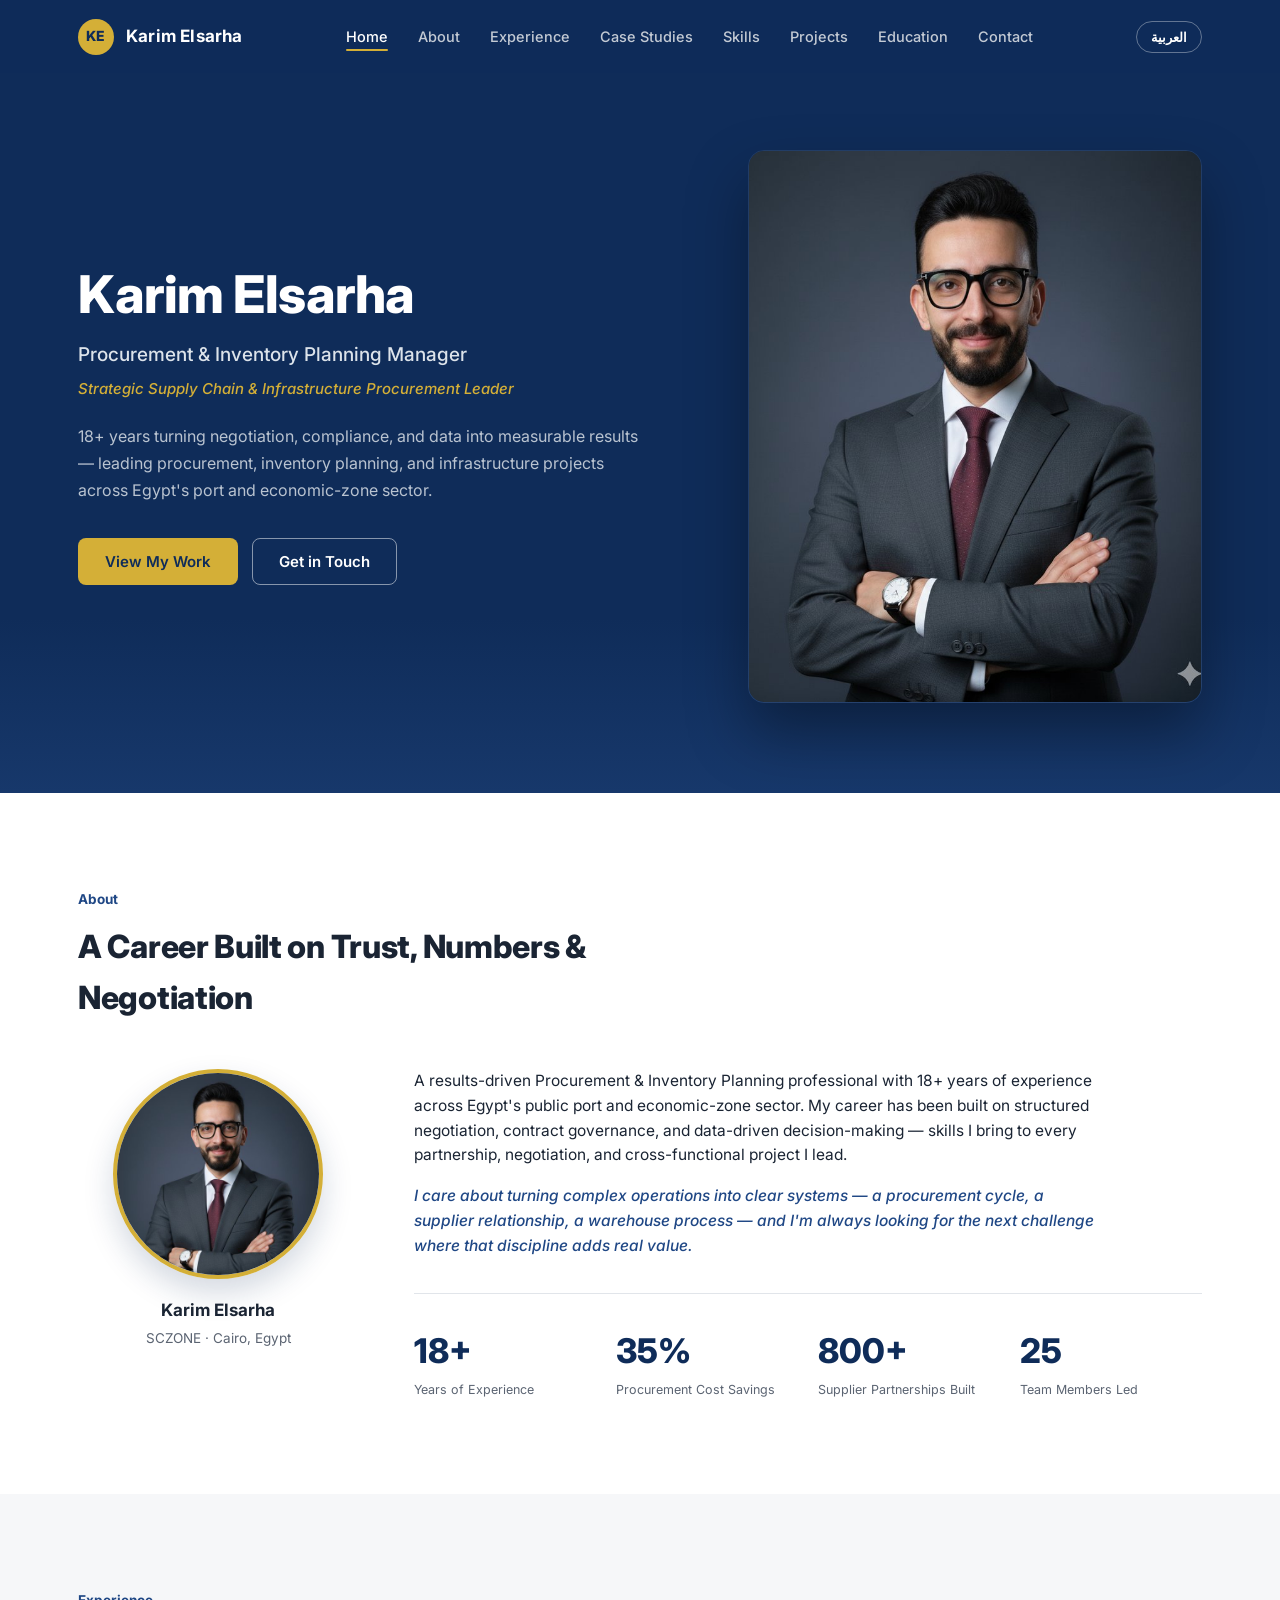
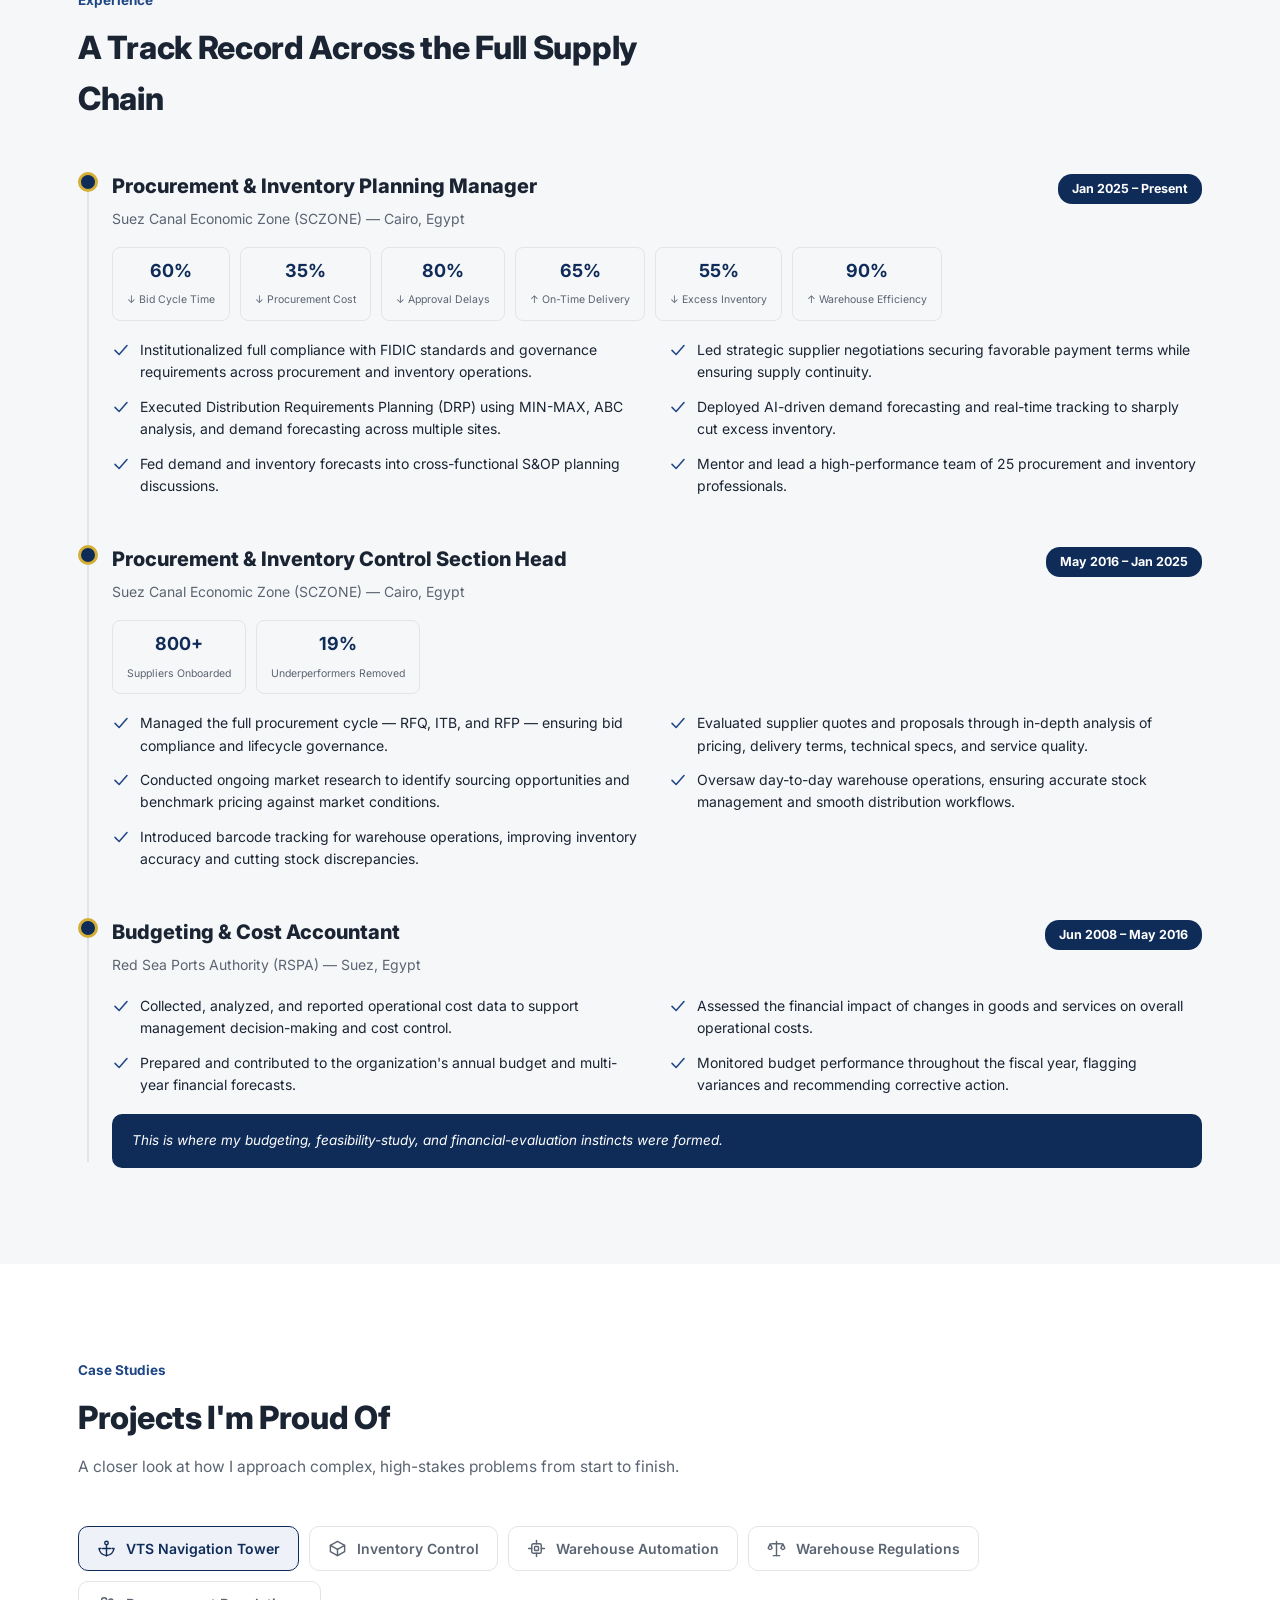
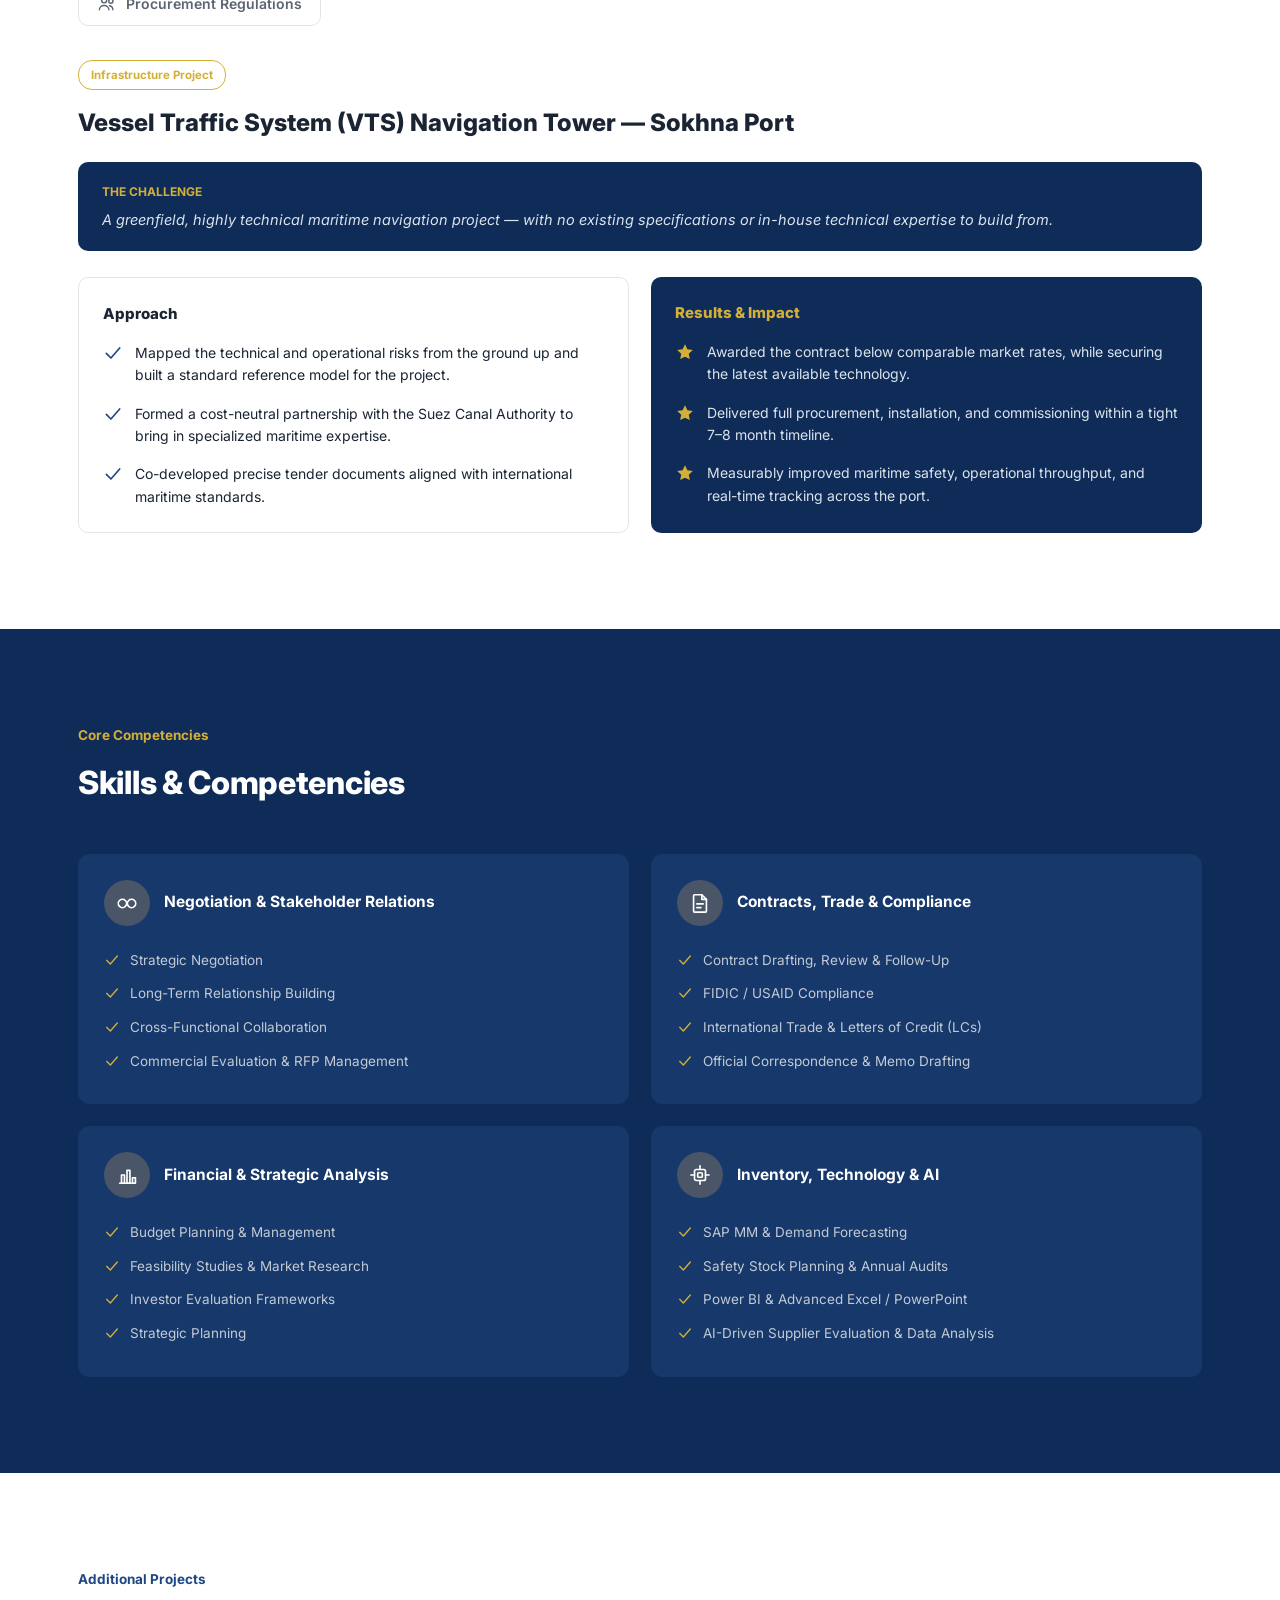
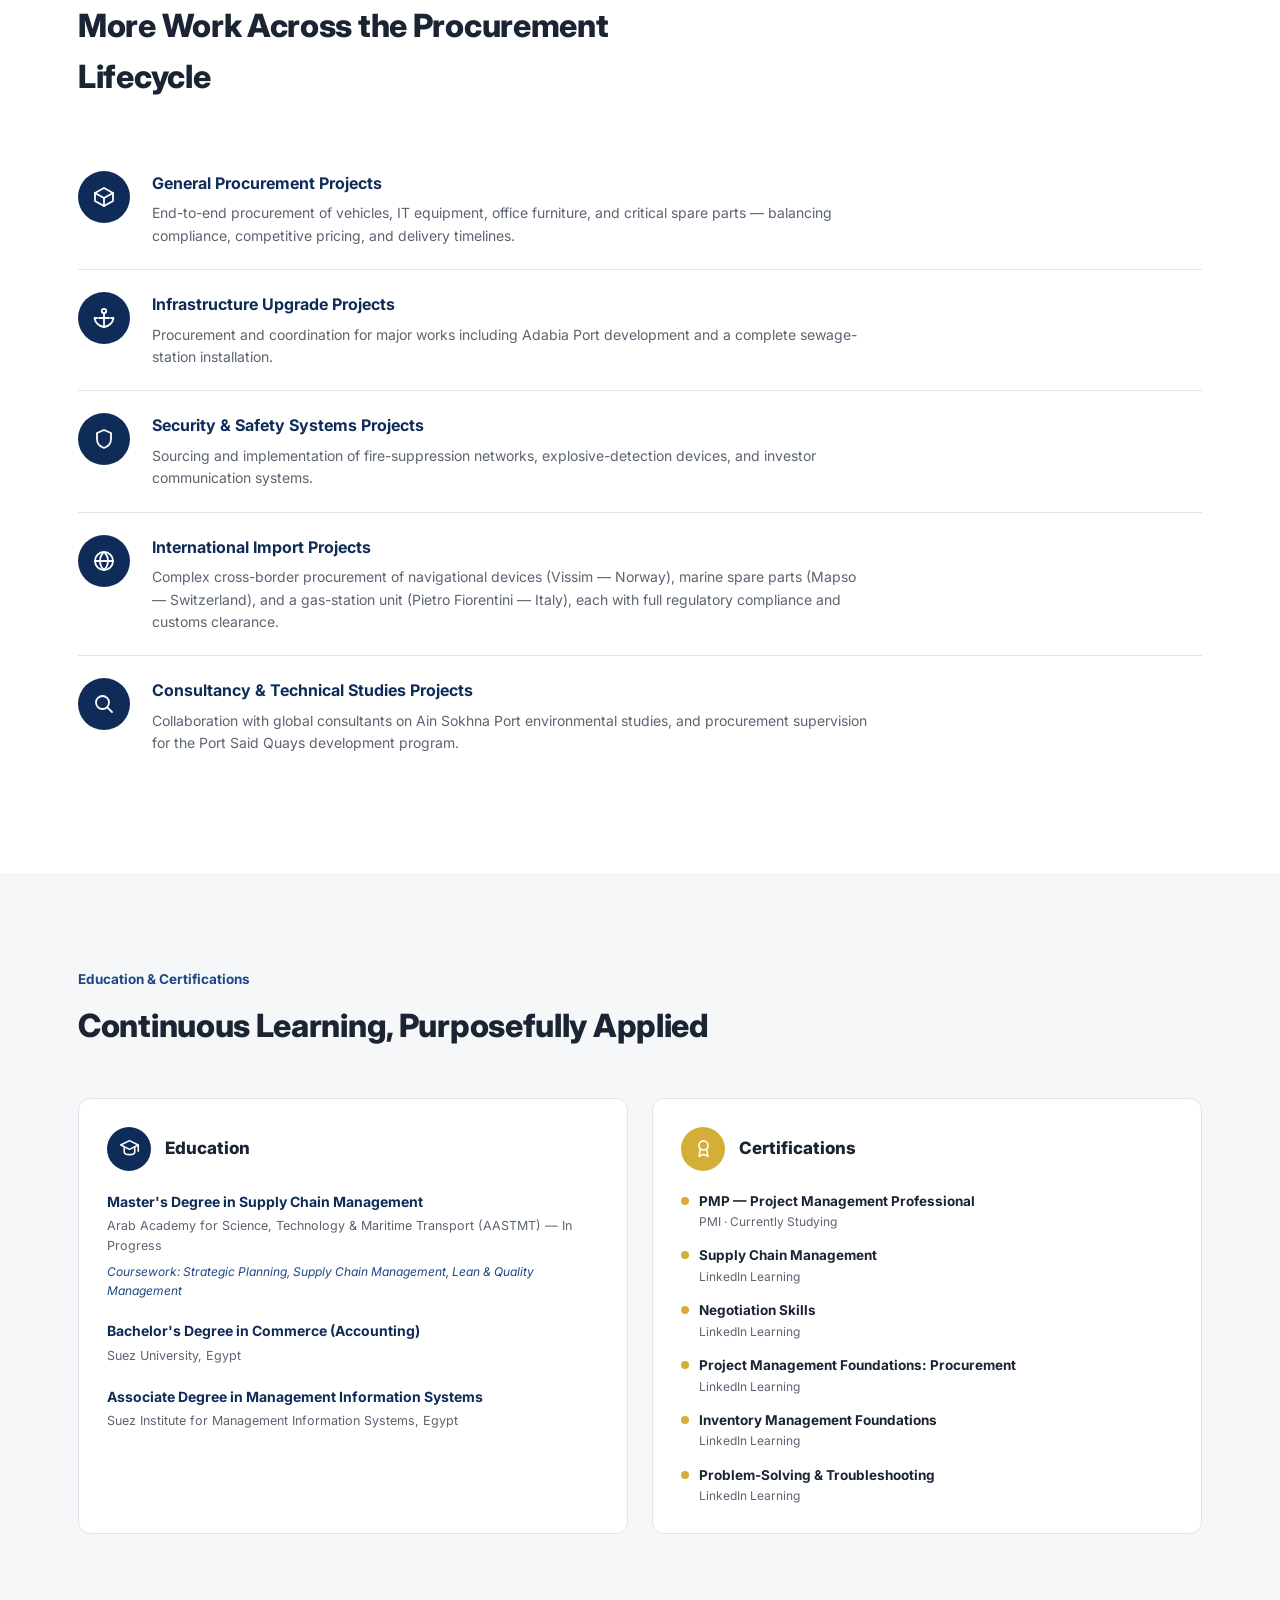
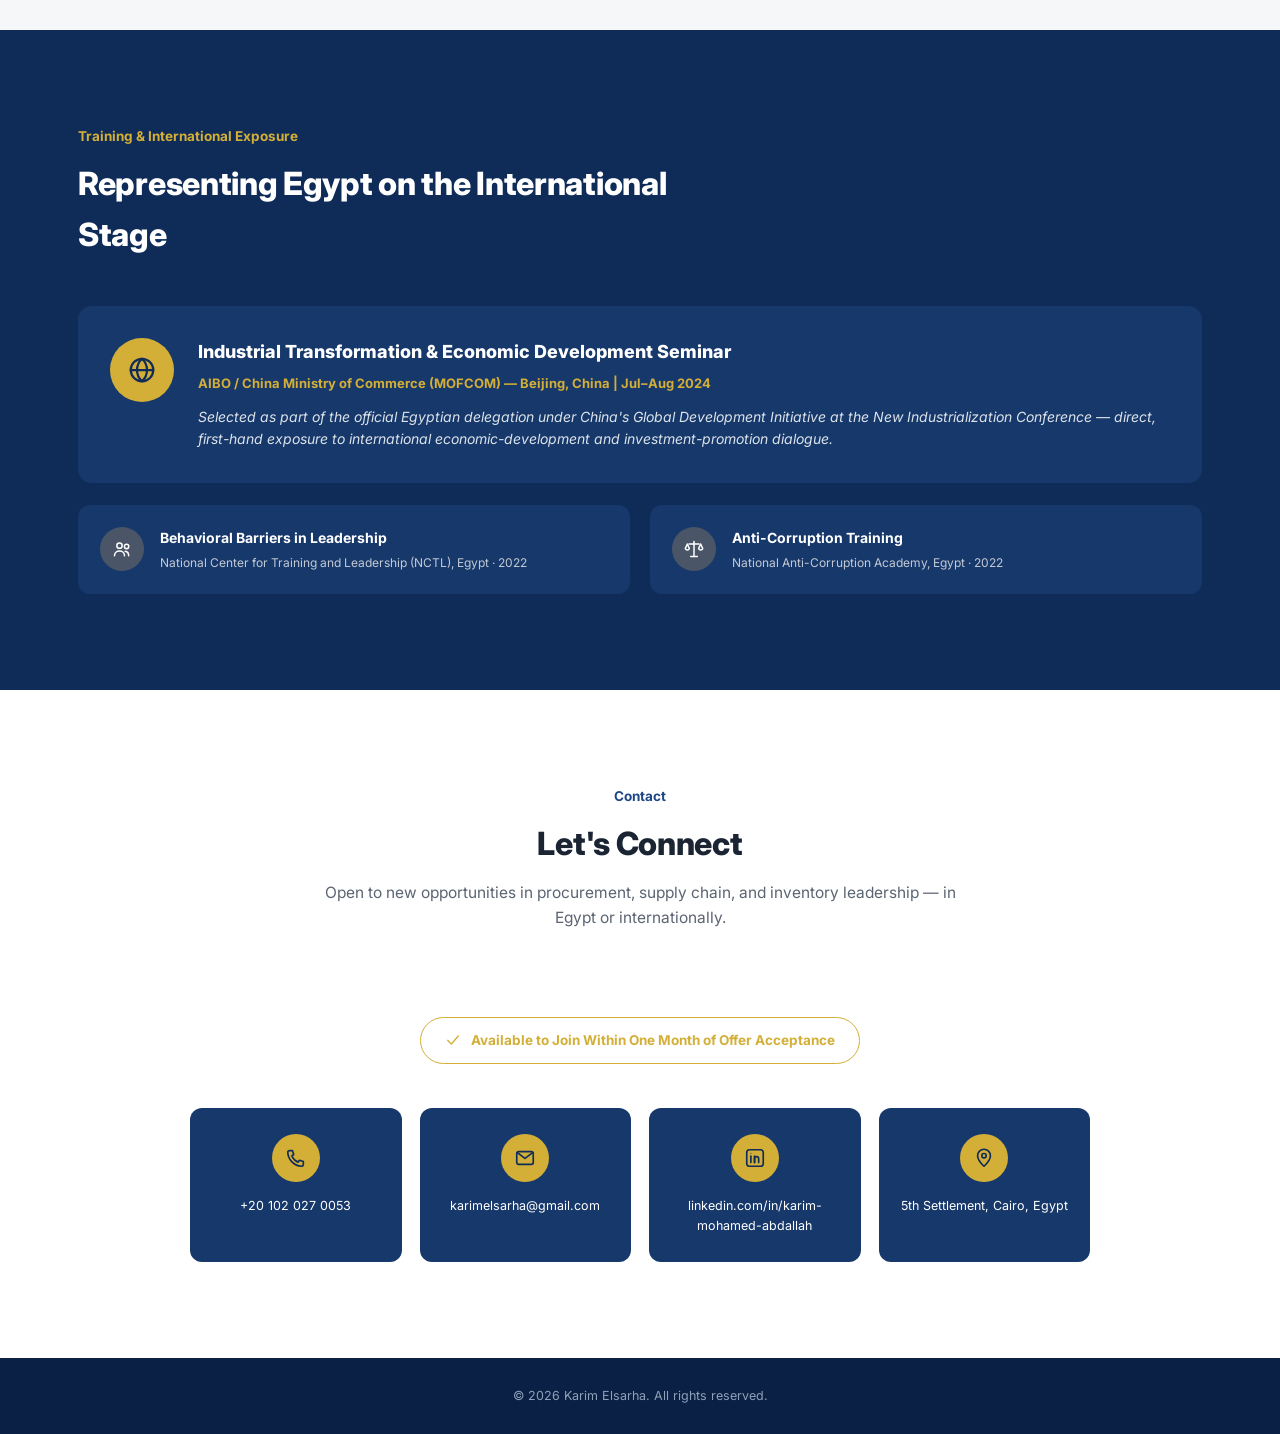
==== index.html @ ce9425d8 "Add files via upload" ====
<!DOCTYPE html>
<html lang="en" dir="ltr">
<head>
<meta charset="UTF-8">
<meta name="viewport" content="width=device-width, initial-scale=1.0">
<title>Karim Elsarha — Procurement &amp; Supply Chain Leader</title>
<link rel="preconnect" href="https://fonts.googleapis.com">
<link rel="preconnect" href="https://fonts.gstatic.com" crossorigin>
<link href="https://fonts.googleapis.com/css2?family=Inter:wght@400;500;600;700;800&family=Cairo:wght@400;500;600;700;800&display=swap" rel="stylesheet">
<link rel="stylesheet" href="style.css">
</head>
<body>

<svg style="display:none">
  <symbol id="i-menu" viewBox="0 0 24 24" fill="none" stroke="currentColor" stroke-width="1.8" stroke-linecap="round"><line x1="3" y1="6" x2="21" y2="6"/><line x1="3" y1="12" x2="21" y2="12"/><line x1="3" y1="18" x2="21" y2="18"/></symbol>
  <symbol id="i-close" viewBox="0 0 24 24" fill="none" stroke="currentColor" stroke-width="1.8" stroke-linecap="round"><line x1="5" y1="5" x2="19" y2="19"/><line x1="19" y1="5" x2="5" y2="19"/></symbol>
  <symbol id="i-up" viewBox="0 0 24 24" fill="none" stroke="currentColor" stroke-width="1.8" stroke-linecap="round" stroke-linejoin="round"><line x1="12" y1="19" x2="12" y2="5"/><polyline points="6 11 12 5 18 11"/></symbol>
  <symbol id="i-briefcase" viewBox="0 0 24 24" fill="none" stroke="currentColor" stroke-width="1.8" stroke-linecap="round" stroke-linejoin="round"><rect x="3" y="7" width="18" height="13" rx="2"/><path d="M8 7V5a2 2 0 0 1 2-2h4a2 2 0 0 1 2 2v2"/><line x1="3" y1="12" x2="21" y2="12"/></symbol>
  <symbol id="i-users" viewBox="0 0 24 24" fill="none" stroke="currentColor" stroke-width="1.8" stroke-linecap="round" stroke-linejoin="round"><circle cx="9" cy="8" r="3.2"/><path d="M3 20c0-3.3 2.7-5.5 6-5.5s6 2.2 6 5.5"/><circle cx="17.5" cy="9" r="2.6"/><path d="M15.8 14.8c2.5.4 4.2 2.3 4.2 5.2"/></symbol>
  <symbol id="i-file" viewBox="0 0 24 24" fill="none" stroke="currentColor" stroke-width="1.8" stroke-linecap="round" stroke-linejoin="round"><path d="M6 3h8l5 5v13a1 1 0 0 1-1 1H6a1 1 0 0 1-1-1V4a1 1 0 0 1 1-1Z"/><path d="M14 3v5h5"/><line x1="8.5" y1="13" x2="15.5" y2="13"/><line x1="8.5" y1="17" x2="13" y2="17"/></symbol>
  <symbol id="i-search" viewBox="0 0 24 24" fill="none" stroke="currentColor" stroke-width="1.8" stroke-linecap="round" stroke-linejoin="round"><circle cx="10.5" cy="10.5" r="6.5"/><line x1="20" y1="20" x2="15.3" y2="15.3"/></symbol>
  <symbol id="i-cpu" viewBox="0 0 24 24" fill="none" stroke="currentColor" stroke-width="1.8" stroke-linecap="round" stroke-linejoin="round"><rect x="6" y="6" width="12" height="12" rx="2"/><rect x="9.5" y="9.5" width="5" height="5" rx="1"/><line x1="12" y1="2" x2="12" y2="6"/><line x1="12" y1="18" x2="12" y2="22"/><line x1="2" y1="12" x2="6" y2="12"/><line x1="18" y1="12" x2="22" y2="12"/></symbol>
  <symbol id="i-anchor" viewBox="0 0 24 24" fill="none" stroke="currentColor" stroke-width="1.8" stroke-linecap="round" stroke-linejoin="round"><circle cx="12" cy="5" r="2.2"/><line x1="12" y1="7.2" x2="12" y2="21"/><path d="M5 12H2.5C3.2 16.7 7.1 20.3 12 21"/><path d="M19 12h2.5C20.8 16.7 16.9 20.3 12 21"/><line x1="7" y1="12" x2="17" y2="12"/></symbol>
  <symbol id="i-box" viewBox="0 0 24 24" fill="none" stroke="currentColor" stroke-width="1.8" stroke-linecap="round" stroke-linejoin="round"><path d="M21 8 12 3 3 8v8l9 5 9-5Z"/><path d="M3 8l9 5 9-5"/><line x1="12" y1="13" x2="12" y2="21"/></symbol>
  <symbol id="i-scale" viewBox="0 0 24 24" fill="none" stroke="currentColor" stroke-width="1.8" stroke-linecap="round" stroke-linejoin="round"><line x1="12" y1="3" x2="12" y2="21"/><line x1="6" y1="6" x2="18" y2="6"/><path d="M4 6l-2.5 5.5a2.7 2.7 0 0 0 5 0Z"/><path d="M20 6l-2.5 5.5a2.7 2.7 0 0 0 5 0Z"/><line x1="8" y1="21" x2="16" y2="21"/></symbol>
  <symbol id="i-globe" viewBox="0 0 24 24" fill="none" stroke="currentColor" stroke-width="1.8" stroke-linecap="round" stroke-linejoin="round"><circle cx="12" cy="12" r="9"/><line x1="3" y1="12" x2="21" y2="12"/><path d="M12 3c2.6 2.4 4 5.6 4 9s-1.4 6.6-4 9c-2.6-2.4-4-5.6-4-9s1.4-6.6 4-9Z"/></symbol>
  <symbol id="i-shield" viewBox="0 0 24 24" fill="none" stroke="currentColor" stroke-width="1.8" stroke-linecap="round" stroke-linejoin="round"><path d="M12 3l7 3v6c0 4.4-3 7.7-7 9-4-1.3-7-4.6-7-9V6Z"/></symbol>
  <symbol id="i-award" viewBox="0 0 24 24" fill="none" stroke="currentColor" stroke-width="1.8" stroke-linecap="round" stroke-linejoin="round"><circle cx="12" cy="8.5" r="5.2"/><path d="M8.3 13 7 21l5-2.5L17 21l-1.3-8"/></symbol>
  <symbol id="i-book" viewBox="0 0 24 24" fill="none" stroke="currentColor" stroke-width="1.8" stroke-linecap="round" stroke-linejoin="round"><path d="M12 3 2 8l10 5 10-5-10-5Z"/><path d="M6 10.3V16c0 1.7 2.7 3 6 3s6-1.3 6-3v-5.7"/><line x1="22" y1="8" x2="22" y2="15"/></symbol>
  <symbol id="i-mail" viewBox="0 0 24 24" fill="none" stroke="currentColor" stroke-width="1.8" stroke-linecap="round" stroke-linejoin="round"><rect x="3" y="5" width="18" height="14" rx="2"/><path d="m4 6.5 8 6 8-6"/></symbol>
  <symbol id="i-phone" viewBox="0 0 24 24" fill="none" stroke="currentColor" stroke-width="1.8" stroke-linecap="round" stroke-linejoin="round"><path d="M5 4h3.2l1.3 4.2-2 1.6a12.5 12.5 0 0 0 6.7 6.7l1.6-2 4.2 1.3V19a2 2 0 0 1-2.2 2A16 16 0 0 1 3 5.2 2 2 0 0 1 5 4Z"/></symbol>
  <symbol id="i-pin" viewBox="0 0 24 24" fill="none" stroke="currentColor" stroke-width="1.8" stroke-linecap="round" stroke-linejoin="round"><path d="M12 21s7-6.6 7-11.5A7 7 0 0 0 5 9.5C5 14.4 12 21 12 21Z"/><circle cx="12" cy="9.5" r="2.4"/></symbol>
  <symbol id="i-linkedin" viewBox="0 0 24 24" fill="none" stroke="currentColor" stroke-width="1.8" stroke-linecap="round" stroke-linejoin="round"><rect x="3" y="3" width="18" height="18" rx="3"/><line x1="7.5" y1="10" x2="7.5" y2="17"/><circle cx="7.5" cy="6.8" r="0.6" fill="currentColor" stroke="none"/><path d="M11.5 17v-4.2c0-1.4 1-2.3 2.3-2.3s2.2.9 2.2 2.3V17"/><line x1="11.5" y1="10" x2="11.5" y2="17"/></symbol>
  <symbol id="i-check" viewBox="0 0 24 24" fill="none" stroke="currentColor" stroke-width="2" stroke-linecap="round" stroke-linejoin="round"><polyline points="4 12.5 9.5 18 20 6"/></symbol>
  <symbol id="i-star" viewBox="0 0 24 24" fill="currentColor" stroke="none"><path d="M12 2.8l2.9 6 6.5.7-4.9 4.5 1.3 6.5L12 17.6 6.2 20.5l1.3-6.5-4.9-4.5 6.5-.7Z"/></symbol>
  <symbol id="i-chart" viewBox="0 0 24 24" fill="none" stroke="currentColor" stroke-width="1.8" stroke-linecap="round" stroke-linejoin="round"><line x1="4" y1="21" x2="20" y2="21"/><rect x="6" y="12" width="3.2" height="9"/><rect x="12" y="7" width="3.2" height="14"/><rect x="18" y="15" width="3.2" height="6"/></symbol>
  <symbol id="i-handshake" viewBox="0 0 24 24" fill="none" stroke="currentColor" stroke-width="1.8" stroke-linecap="round" stroke-linejoin="round"><rect x="2.5" y="8" width="9" height="9" rx="4.5" transform="rotate(-45 7 12.5)"/><rect x="12.5" y="8" width="9" height="9" rx="4.5" transform="rotate(-45 17 12.5)"/></symbol>
</svg>

<header id="siteHeader">
  <div class="wrap navbar">
    <div class="brand"><span class="mark">KE</span><span data-i18n="brand">Karim Elsarha</span></div>
    <nav class="links" id="navLinks">
      <button class="navlink" data-target="home" data-i18n="nav.home">Home</button>
      <button class="navlink" data-target="about" data-i18n="nav.about">About</button>
      <button class="navlink" data-target="experience" data-i18n="nav.experience">Experience</button>
      <button class="navlink" data-target="cases" data-i18n="nav.cases">Case Studies</button>
      <button class="navlink" data-target="skills" data-i18n="nav.skills">Skills</button>
      <button class="navlink" data-target="projects" data-i18n="nav.projects">Projects</button>
      <button class="navlink" data-target="education" data-i18n="nav.education">Education</button>
      <button class="navlink" data-target="contact" data-i18n="nav.contact">Contact</button>
    </nav>
    <div class="navctas">
      <button class="lang-btn desktop" id="langBtn">العربية</button>
      <button class="burger" id="burgerBtn" aria-label="Menu"><svg width="24" height="24"><use href="#i-menu"/></svg></button>
    </div>
  </div>
  <div class="mobile-panel" id="mobilePanel">
    <button class="navlink" data-target="home" data-i18n="nav.home">Home</button>
    <button class="navlink" data-target="about" data-i18n="nav.about">About</button>
    <button class="navlink" data-target="experience" data-i18n="nav.experience">Experience</button>
    <button class="navlink" data-target="cases" data-i18n="nav.cases">Case Studies</button>
    <button class="navlink" data-target="skills" data-i18n="nav.skills">Skills</button>
    <button class="navlink" data-target="projects" data-i18n="nav.projects">Projects</button>
    <button class="navlink" data-target="education" data-i18n="nav.education">Education</button>
    <button class="navlink" data-target="contact" data-i18n="nav.contact">Contact</button>
    <button class="lang-btn" id="langBtnMobile" style="margin-top:14px; align-self:flex-start;">العربية</button>
  </div>
</header>

<section id="home" class="hero">
  <div class="wrap">
    <div class="hero-text">
      <h1 data-i18n="hero.name">Karim Elsarha</h1>
      <div class="role" data-i18n="hero.role">Procurement &amp; Inventory Planning Manager</div>
      <div class="subrole" data-i18n="hero.subrole">Strategic Supply Chain &amp; Infrastructure Procurement Leader</div>
      <p class="tagline" data-i18n="hero.tagline">18+ years turning negotiation, compliance, and data into measurable results — leading procurement, inventory planning, and infrastructure projects across Egypt's port and economic-zone sector.</p>
      <div class="ctas">
        <button class="btn btn-gold navlink" data-target="cases" data-i18n="hero.cta1">View My Work</button>
        <button class="btn btn-ghost navlink" data-target="contact" data-i18n="hero.cta2">Get in Touch</button>
      </div>
    </div>
    <div class="hero-photo">
      <div class="frame"><img src="[data-uri]" alt="Karim Elsarha"></div>
    </div>
  </div>
</section>

<section id="about" class="light">
  <div class="wrap">
    <div class="section-head">
      <div class="section-tag on-light" data-i18n="about.tag">About</div>
      <h2 data-i18n="about.title">A Career Built on Trust, Numbers &amp; Negotiation</h2>
    </div>
    <div class="about-grid">
      <div class="about-card">
        <div class="avatar"><img src="[data-uri]" alt="Karim Elsarha"></div>
        <h3 data-i18n="hero.name">Karim Elsarha</h3>
        <div class="sub" data-i18n="about.orgline">SCZONE · Cairo, Egypt</div>
      </div>
      <div class="about-text">
        <p data-i18n="about.p1">A results-driven Procurement &amp; Inventory Planning professional with 18+ years of experience across Egypt's public port and economic-zone sector. My career has been built on structured negotiation, contract governance, and data-driven decision-making — skills I bring to every partnership, negotiation, and cross-functional project I lead.</p>
        <p class="emph" data-i18n="about.p2">I care about turning complex operations into clear systems — a procurement cycle, a supplier relationship, a warehouse process — and I'm always looking for the next challenge where that discipline adds real value.</p>
        <div class="stats-row">
          <div class="stat"><div class="num">18+</div><div class="lbl" data-i18n="about.s1">Years of Experience</div></div>
          <div class="stat"><div class="num">35%</div><div class="lbl" data-i18n="about.s2">Procurement Cost Savings</div></div>
          <div class="stat"><div class="num">800+</div><div class="lbl" data-i18n="about.s3">Supplier Partnerships Built</div></div>
          <div class="stat"><div class="num">25</div><div class="lbl" data-i18n="about.s4">Team Members Led</div></div>
        </div>
      </div>
    </div>
  </div>
</section>

<section id="experience" class="tint">
  <div class="wrap">
    <div class="section-head">
      <div class="section-tag on-light" data-i18n="exp.tag">Experience</div>
      <h2 data-i18n="exp.title">A Track Record Across the Full Supply Chain</h2>
    </div>
    <div class="timeline">

      <div class="tl-item">
        <div class="tl-dot"></div>
        <div class="tl-head">
          <h3 data-i18n="exp.r1.title">Procurement &amp; Inventory Planning Manager</h3>
          <div class="tl-dates" data-i18n="exp.r1.dates">Jan 2025 – Present</div>
        </div>
        <div class="tl-org" data-i18n="exp.r1.org">Suez Canal Economic Zone (SCZONE) — Cairo, Egypt</div>
        <div class="tl-stats">
          <div class="chip"><b>60%</b><span data-i18n="exp.r1.s1">↓ Bid Cycle Time</span></div>
          <div class="chip"><b>35%</b><span data-i18n="exp.r1.s2">↓ Procurement Cost</span></div>
          <div class="chip"><b>80%</b><span data-i18n="exp.r1.s3">↓ Approval Delays</span></div>
          <div class="chip"><b>65%</b><span data-i18n="exp.r1.s4">↑ On-Time Delivery</span></div>
          <div class="chip"><b>55%</b><span data-i18n="exp.r1.s5">↓ Excess Inventory</span></div>
          <div class="chip"><b>90%</b><span data-i18n="exp.r1.s6">↑ Warehouse Efficiency</span></div>
        </div>
        <ul class="tl-bullets">
          <li><svg><use href="#i-check"/></svg><span data-i18n="exp.r1.b1">Institutionalized full compliance with FIDIC standards and governance requirements across procurement and inventory operations.</span></li>
          <li><svg><use href="#i-check"/></svg><span data-i18n="exp.r1.b2">Led strategic supplier negotiations securing favorable payment terms while ensuring supply continuity.</span></li>
          <li><svg><use href="#i-check"/></svg><span data-i18n="exp.r1.b3">Executed Distribution Requirements Planning (DRP) using MIN-MAX, ABC analysis, and demand forecasting across multiple sites.</span></li>
          <li><svg><use href="#i-check"/></svg><span data-i18n="exp.r1.b4">Deployed AI-driven demand forecasting and real-time tracking to sharply cut excess inventory.</span></li>
          <li><svg><use href="#i-check"/></svg><span data-i18n="exp.r1.b5">Fed demand and inventory forecasts into cross-functional S&amp;OP planning discussions.</span></li>
          <li><svg><use href="#i-check"/></svg><span data-i18n="exp.r1.b6">Mentor and lead a high-performance team of 25 procurement and inventory professionals.</span></li>
        </ul>
      </div>

      <div class="tl-item">
        <div class="tl-dot"></div>
        <div class="tl-head">
          <h3 data-i18n="exp.r2.title">Procurement &amp; Inventory Control Section Head</h3>
          <div class="tl-dates" data-i18n="exp.r2.dates">May 2016 – Jan 2025</div>
        </div>
        <div class="tl-org" data-i18n="exp.r2.org">Suez Canal Economic Zone (SCZONE) — Cairo, Egypt</div>
        <div class="tl-stats">
          <div class="chip"><b>800+</b><span data-i18n="exp.r2.s1">Suppliers Onboarded</span></div>
          <div class="chip"><b>19%</b><span data-i18n="exp.r2.s2">Underperformers Removed</span></div>
        </div>
        <ul class="tl-bullets">
          <li><svg><use href="#i-check"/></svg><span data-i18n="exp.r2.b1">Managed the full procurement cycle — RFQ, ITB, and RFP — ensuring bid compliance and lifecycle governance.</span></li>
          <li><svg><use href="#i-check"/></svg><span data-i18n="exp.r2.b2">Evaluated supplier quotes and proposals through in-depth analysis of pricing, delivery terms, technical specs, and service quality.</span></li>
          <li><svg><use href="#i-check"/></svg><span data-i18n="exp.r2.b3">Conducted ongoing market research to identify sourcing opportunities and benchmark pricing against market conditions.</span></li>
          <li><svg><use href="#i-check"/></svg><span data-i18n="exp.r2.b4">Oversaw day-to-day warehouse operations, ensuring accurate stock management and smooth distribution workflows.</span></li>
          <li><svg><use href="#i-check"/></svg><span data-i18n="exp.r2.b5">Introduced barcode tracking for warehouse operations, improving inventory accuracy and cutting stock discrepancies.</span></li>
        </ul>
      </div>

      <div class="tl-item">
        <div class="tl-dot"></div>
        <div class="tl-head">
          <h3 data-i18n="exp.r3.title">Budgeting &amp; Cost Accountant</h3>
          <div class="tl-dates" data-i18n="exp.r3.dates">Jun 2008 – May 2016</div>
        </div>
        <div class="tl-org" data-i18n="exp.r3.org">Red Sea Ports Authority (RSPA) — Suez, Egypt</div>
        <ul class="tl-bullets">
          <li><svg><use href="#i-check"/></svg><span data-i18n="exp.r3.b1">Collected, analyzed, and reported operational cost data to support management decision-making and cost control.</span></li>
          <li><svg><use href="#i-check"/></svg><span data-i18n="exp.r3.b2">Assessed the financial impact of changes in goods and services on overall operational costs.</span></li>
          <li><svg><use href="#i-check"/></svg><span data-i18n="exp.r3.b3">Prepared and contributed to the organization's annual budget and multi-year financial forecasts.</span></li>
          <li><svg><use href="#i-check"/></svg><span data-i18n="exp.r3.b4">Monitored budget performance throughout the fiscal year, flagging variances and recommending corrective action.</span></li>
        </ul>
        <div class="tl-note" data-i18n="exp.r3.note">This is where my budgeting, feasibility-study, and financial-evaluation instincts were formed.</div>
      </div>

    </div>
  </div>
</section>

<section id="cases" class="light">
  <div class="wrap">
    <div class="section-head">
      <div class="section-tag on-light" data-i18n="cs.tag">Case Studies</div>
      <h2 data-i18n="cs.title">Projects I'm Proud Of</h2>
      <p data-i18n="cs.desc">A closer look at how I approach complex, high-stakes problems from start to finish.</p>
    </div>

    <div class="cs-tabs" id="csTabs">
      <button class="cs-tab active" data-case="c1"><svg><use href="#i-anchor"/></svg><span data-i18n="cs.c1.tab">VTS Navigation Tower</span></button>
      <button class="cs-tab" data-case="c2"><svg><use href="#i-box"/></svg><span data-i18n="cs.c2.tab">Inventory Control</span></button>
      <button class="cs-tab" data-case="c3"><svg><use href="#i-cpu"/></svg><span data-i18n="cs.c3.tab">Warehouse Automation</span></button>
      <button class="cs-tab" data-case="c4"><svg><use href="#i-scale"/></svg><span data-i18n="cs.c4.tab">Warehouse Regulations</span></button>
      <button class="cs-tab" data-case="c5"><svg><use href="#i-users"/></svg><span data-i18n="cs.c5.tab">Procurement Regulations</span></button>
    </div>

    <div class="cs-panel active" id="panel-c1">
      <span class="cs-badge" data-i18n="cs.badge.infra">Infrastructure Project</span>
      <h3 class="cs-title" data-i18n="cs.c1.title">Vessel Traffic System (VTS) Navigation Tower — Sokhna Port</h3>
      <div class="cs-context">
        <div class="lbl" data-i18n="cs.lbl.challenge">THE CHALLENGE</div>
        <p data-i18n="cs.c1.context">A greenfield, highly technical maritime navigation project — with no existing specifications or in-house technical expertise to build from.</p>
      </div>
      <div class="cs-cols">
        <div class="cs-col approach">
          <h4 data-i18n="cs.lbl.approach">Approach</h4>
          <ul>
            <li><svg><use href="#i-check"/></svg><span data-i18n="cs.c1.a1">Mapped the technical and operational risks from the ground up and built a standard reference model for the project.</span></li>
            <li><svg><use href="#i-check"/></svg><span data-i18n="cs.c1.a2">Formed a cost-neutral partnership with the Suez Canal Authority to bring in specialized maritime expertise.</span></li>
            <li><svg><use href="#i-check"/></svg><span data-i18n="cs.c1.a3">Co-developed precise tender documents aligned with international maritime standards.</span></li>
          </ul>
        </div>
        <div class="cs-col results">
          <h4 data-i18n="cs.lbl.results">Results &amp; Impact</h4>
          <ul>
            <li><svg><use href="#i-star"/></svg><span data-i18n="cs.c1.r1">Awarded the contract below comparable market rates, while securing the latest available technology.</span></li>
            <li><svg><use href="#i-star"/></svg><span data-i18n="cs.c1.r2">Delivered full procurement, installation, and commissioning within a tight 7–8 month timeline.</span></li>
            <li><svg><use href="#i-star"/></svg><span data-i18n="cs.c1.r3">Measurably improved maritime safety, operational throughput, and real-time tracking across the port.</span></li>
          </ul>
        </div>
      </div>
    </div>

    <div class="cs-panel" id="panel-c2">
      <span class="cs-badge" data-i18n="cs.badge.strategic">Strategic Planning</span>
      <h3 class="cs-title" data-i18n="cs.c2.title">Enterprise Inventory Control &amp; Strategic Planning — SCZONE</h3>
      <div class="cs-context">
        <div class="lbl" data-i18n="cs.lbl.scope">THE SCOPE</div>
        <p data-i18n="cs.c2.context">Full ownership of inventory planning, reorder thresholds, and asset control across multiple ports and economic hubs.</p>
      </div>
      <div class="cs-cols">
        <div class="cs-col approach">
          <h4 data-i18n="cs.lbl.approach">Approach</h4>
          <ul>
            <li><svg><use href="#i-check"/></svg><span data-i18n="cs.c2.a1">Set dynamic Min/Max reorder points to prevent stockouts and free up working capital tied in excess stock.</span></li>
            <li><svg><use href="#i-check"/></svg><span data-i18n="cs.c2.a2">Catalogued, photographed, and condition-assessed terminal telecom and IT equipment for full audit transparency.</span></li>
            <li><svg><use href="#i-check"/></svg><span data-i18n="cs.c2.a3">Ran multi-year trend analysis on operational supplies to guide smarter resource allocation.</span></li>
          </ul>
        </div>
        <div class="cs-col results">
          <h4 data-i18n="cs.lbl.matters">Why It Matters</h4>
          <ul>
            <li><svg><use href="#i-star"/></svg><span data-i18n="cs.c2.r1">Built the same asset-verification discipline that underpins credible financial and operational audits.</span></li>
            <li><svg><use href="#i-star"/></svg><span data-i18n="cs.c2.r2">Turned scattered inventory data into a governed, audit-ready system across every site.</span></li>
            <li><svg><use href="#i-star"/></svg><span data-i18n="cs.c2.r3">Reinforced the financial discipline needed for accurate budgeting and feasibility work.</span></li>
          </ul>
        </div>
      </div>
    </div>

    <div class="cs-panel" id="panel-c3">
      <span class="cs-badge" data-i18n="cs.badge.individual">Individual Initiative</span>
      <h3 class="cs-title" data-i18n="cs.c3.title">Warehouse &amp; Custody System Automation</h3>
      <div class="cs-context">
        <div class="lbl" data-i18n="cs.lbl.challenge">THE CHALLENGE</div>
        <p data-i18n="cs.c3.context">Warehouse and custody records were tracked manually on paper and scattered Excel files — locating an employee's custody record or processing a return meant a slow, file-by-file manual search.</p>
      </div>
      <div class="cs-cols">
        <div class="cs-col approach">
          <h4 data-i18n="cs.lbl.approach">Approach</h4>
          <ul>
            <li><svg><use href="#i-check"/></svg><span data-i18n="cs.c3.a1">Independently built an integrated system using Excel Power Query, Power BI, and Access to consolidate scattered records into one structured database.</span></li>
            <li><svg><use href="#i-check"/></svg><span data-i18n="cs.c3.a2">Designed an instant search-by-employee-name feature, replacing manual file-by-file lookups.</span></li>
            <li><svg><use href="#i-check"/></svg><span data-i18n="cs.c3.a3">Structured the system around two core functions: personal custody tracking and returns processing.</span></li>
          </ul>
        </div>
        <div class="cs-col results">
          <h4 data-i18n="cs.lbl.impact">Impact</h4>
          <ul>
            <li><svg><use href="#i-star"/></svg><span data-i18n="cs.c3.r1">Now used daily by the staff responsible for personal custody records and returns.</span></li>
            <li><svg><use href="#i-star"/></svg><span data-i18n="cs.c3.r2">Replaced slow manual searches with instant, name-based lookup.</span></li>
            <li><svg><use href="#i-star"/></svg><span data-i18n="cs.c3.r3">Delivered entirely through individual effort — no external vendor or system integrator involved.</span></li>
          </ul>
        </div>
      </div>
    </div>

    <div class="cs-panel" id="panel-c4">
      <span class="cs-badge" data-i18n="cs.badge.individual">Individual Initiative</span>
      <h3 class="cs-title" data-i18n="cs.c4.title">Warehouse Regulations Framework</h3>
      <div class="cs-context">
        <div class="lbl" data-i18n="cs.lbl.challenge">THE CHALLENGE</div>
        <p data-i18n="cs.c4.context">SCZONE had no formal warehouse regulations in place — inventory and custody procedures relied on informal practice rather than a documented, governed framework.</p>
      </div>
      <div class="cs-cols">
        <div class="cs-col approach">
          <h4 data-i18n="cs.lbl.approach">Approach</h4>
          <ul>
            <li><svg><use href="#i-check"/></svg><span data-i18n="cs.c4.a1">Benchmarked and analyzed multiple reference frameworks — including the Ministry of Communications, the Financial Regulatory Authority, West Delta Electricity, and the government's standard warehouse regulations.</span></li>
            <li><svg><use href="#i-check"/></svg><span data-i18n="cs.c4.a2">Independently drafted the full text of a new warehouse regulations framework tailored to SCZONE's operations, using AI tools to accelerate research and drafting.</span></li>
            <li><svg><use href="#i-check"/></svg><span data-i18n="cs.c4.a3">Currently progressing through the legal review stage ahead of formal approval.</span></li>
          </ul>
        </div>
        <div class="cs-col results">
          <h4 data-i18n="cs.lbl.status">Status &amp; Impact</h4>
          <ul>
            <li><svg><use href="#i-star"/></svg><span data-i18n="cs.c4.r1">On track to become SCZONE's first standardized, documented warehouse governance framework.</span></li>
            <li><svg><use href="#i-star"/></svg><span data-i18n="cs.c4.r2">Built entirely through individual initiative, without external consultancy support.</span></li>
            <li><svg><use href="#i-star"/></svg><span data-i18n="cs.c4.r3">Reflects the same regulatory drafting and benchmarking discipline that goes into any large-scale governance framework.</span></li>
          </ul>
        </div>
      </div>
    </div>

    <div class="cs-panel" id="panel-c5">
      <span class="cs-badge" data-i18n="cs.badge.team">Team Project — 5 Members</span>
      <h3 class="cs-title" data-i18n="cs.c5.title">Procurement &amp; Contracts Regulations</h3>
      <div class="cs-context">
        <div class="lbl" data-i18n="cs.lbl.challenge">THE CHALLENGE</div>
        <p data-i18n="cs.c5.context">As Section Head, led a 5-person team tasked with building SCZONE's unified procurement and contracts regulations framework.</p>
      </div>
      <div class="cs-cols">
        <div class="cs-col approach">
          <h4 data-i18n="cs.lbl.approach">Approach</h4>
          <ul>
            <li><svg><use href="#i-check"/></svg><span data-i18n="cs.c5.a1">Assigned each team member to review and analyze a specific reference company's procurement regulations, extracting the clauses best aligned with SCZONE's operating system.</span></li>
            <li><svg><use href="#i-check"/></svg><span data-i18n="cs.c5.a2">Consolidated all findings in a joint working session to merge the best-fit provisions into a single framework.</span></li>
            <li><svg><use href="#i-check"/></svg><span data-i18n="cs.c5.a3">Co-authored the first draft of the unified procurement regulations as a team.</span></li>
          </ul>
        </div>
        <div class="cs-col results">
          <h4 data-i18n="cs.lbl.results">Results &amp; Impact</h4>
          <ul>
            <li><svg><use href="#i-star"/></svg><span data-i18n="cs.c5.r1">The Procurement &amp; Contracts Regulations was formally approved and remains in effect at SCZONE today.</span></li>
            <li><svg><use href="#i-star"/></svg><span data-i18n="cs.c5.r2">Gave the department a single, consistent reference for procurement decisions instead of scattered practices.</span></li>
            <li><svg><use href="#i-star"/></svg><span data-i18n="cs.c5.r3">Built cross-team consensus-building and drafting skills directly transferable to any multi-party negotiation.</span></li>
          </ul>
        </div>
      </div>
    </div>

  </div>
</section>

<section id="skills" class="dark">
  <div class="wrap">
    <div class="section-head on-dark">
      <div class="section-tag" data-i18n="skills.tag">Core Competencies</div>
      <h2 data-i18n="skills.title">Skills &amp; Competencies</h2>
    </div>
    <div class="skills-grid">
      <div class="skill-card">
        <div class="head"><div class="icon"><svg><use href="#i-handshake"/></svg></div><h3 data-i18n="skills.g1.title">Negotiation &amp; Stakeholder Relations</h3></div>
        <ul>
          <li><svg><use href="#i-check"/></svg><span data-i18n="skills.g1.i1">Strategic Negotiation</span></li>
          <li><svg><use href="#i-check"/></svg><span data-i18n="skills.g1.i2">Long-Term Relationship Building</span></li>
          <li><svg><use href="#i-check"/></svg><span data-i18n="skills.g1.i3">Cross-Functional Collaboration</span></li>
          <li><svg><use href="#i-check"/></svg><span data-i18n="skills.g1.i4">Commercial Evaluation &amp; RFP Management</span></li>
        </ul>
      </div>
      <div class="skill-card">
        <div class="head"><div class="icon"><svg><use href="#i-file"/></svg></div><h3 data-i18n="skills.g2.title">Contracts, Trade &amp; Compliance</h3></div>
        <ul>
          <li><svg><use href="#i-check"/></svg><span data-i18n="skills.g2.i1">Contract Drafting, Review &amp; Follow-Up</span></li>
          <li><svg><use href="#i-check"/></svg><span data-i18n="skills.g2.i2">FIDIC / USAID Compliance</span></li>
          <li><svg><use href="#i-check"/></svg><span data-i18n="skills.g2.i3">International Trade &amp; Letters of Credit (LCs)</span></li>
          <li><svg><use href="#i-check"/></svg><span data-i18n="skills.g2.i4">Official Correspondence &amp; Memo Drafting</span></li>
        </ul>
      </div>
      <div class="skill-card">
        <div class="head"><div class="icon"><svg><use href="#i-chart"/></svg></div><h3 data-i18n="skills.g3.title">Financial &amp; Strategic Analysis</h3></div>
        <ul>
          <li><svg><use href="#i-check"/></svg><span data-i18n="skills.g3.i1">Budget Planning &amp; Management</span></li>
          <li><svg><use href="#i-check"/></svg><span data-i18n="skills.g3.i2">Feasibility Studies &amp; Market Research</span></li>
          <li><svg><use href="#i-check"/></svg><span data-i18n="skills.g3.i3">Investor Evaluation Frameworks</span></li>
          <li><svg><use href="#i-check"/></svg><span data-i18n="skills.g3.i4">Strategic Planning</span></li>
        </ul>
      </div>
      <div class="skill-card">
        <div class="head"><div class="icon"><svg><use href="#i-cpu"/></svg></div><h3 data-i18n="skills.g4.title">Inventory, Technology &amp; AI</h3></div>
        <ul>
          <li><svg><use href="#i-check"/></svg><span data-i18n="skills.g4.i1">SAP MM &amp; Demand Forecasting</span></li>
          <li><svg><use href="#i-check"/></svg><span data-i18n="skills.g4.i2">Safety Stock Planning &amp; Annual Audits</span></li>
          <li><svg><use href="#i-check"/></svg><span data-i18n="skills.g4.i3">Power BI &amp; Advanced Excel / PowerPoint</span></li>
          <li><svg><use href="#i-check"/></svg><span data-i18n="skills.g4.i4">AI-Driven Supplier Evaluation &amp; Data Analysis</span></li>
        </ul>
      </div>
    </div>
  </div>
</section>

<section id="projects" class="light">
  <div class="wrap">
    <div class="section-head">
      <div class="section-tag on-light" data-i18n="proj.tag">Additional Projects</div>
      <h2 data-i18n="proj.title">More Work Across the Procurement Lifecycle</h2>
    </div>
    <div class="proj-list">
      <div class="proj-row">
        <div class="proj-icon"><svg><use href="#i-box"/></svg></div>
        <div class="proj-body"><h3 data-i18n="proj.p1.t">General Procurement Projects</h3><p data-i18n="proj.p1.d">End-to-end procurement of vehicles, IT equipment, office furniture, and critical spare parts — balancing compliance, competitive pricing, and delivery timelines.</p></div>
      </div>
      <div class="proj-row">
        <div class="proj-icon"><svg><use href="#i-anchor"/></svg></div>
        <div class="proj-body"><h3 data-i18n="proj.p2.t">Infrastructure Upgrade Projects</h3><p data-i18n="proj.p2.d">Procurement and coordination for major works including Adabia Port development and a complete sewage-station installation.</p></div>
      </div>
      <div class="proj-row">
        <div class="proj-icon"><svg><use href="#i-shield"/></svg></div>
        <div class="proj-body"><h3 data-i18n="proj.p3.t">Security &amp; Safety Systems Projects</h3><p data-i18n="proj.p3.d">Sourcing and implementation of fire-suppression networks, explosive-detection devices, and investor communication systems.</p></div>
      </div>
      <div class="proj-row">
        <div class="proj-icon"><svg><use href="#i-globe"/></svg></div>
        <div class="proj-body"><h3 data-i18n="proj.p4.t">International Import Projects</h3><p data-i18n="proj.p4.d">Complex cross-border procurement of navigational devices (Vissim — Norway), marine spare parts (Mapso — Switzerland), and a gas-station unit (Pietro Fiorentini — Italy), each with full regulatory compliance and customs clearance.</p></div>
      </div>
      <div class="proj-row">
        <div class="proj-icon"><svg><use href="#i-search"/></svg></div>
        <div class="proj-body"><h3 data-i18n="proj.p5.t">Consultancy &amp; Technical Studies Projects</h3><p data-i18n="proj.p5.d">Collaboration with global consultants on Ain Sokhna Port environmental studies, and procurement supervision for the Port Said Quays development program.</p></div>
      </div>
    </div>
  </div>
</section>

<section id="education" class="tint">
  <div class="wrap">
    <div class="section-head">
      <div class="section-tag on-light" data-i18n="edu.tag">Education &amp; Certifications</div>
      <h2 data-i18n="edu.title">Continuous Learning, Purposefully Applied</h2>
    </div>
    <div class="edu-grid">
      <div class="edu-card education">
        <div class="head"><div class="icon"><svg><use href="#i-book"/></svg></div><h3 data-i18n="edu.h1">Education</h3></div>
        <div class="edu-item">
          <div class="t" data-i18n="edu.e1.t">Master's Degree in Supply Chain Management</div>
          <div class="o" data-i18n="edu.e1.o">Arab Academy for Science, Technology &amp; Maritime Transport (AASTMT) — In Progress</div>
          <div class="c" data-i18n="edu.e1.c">Coursework: Strategic Planning, Supply Chain Management, Lean &amp; Quality Management</div>
        </div>
        <div class="edu-item">
          <div class="t" data-i18n="edu.e2.t">Bachelor's Degree in Commerce (Accounting)</div>
          <div class="o" data-i18n="edu.e2.o">Suez University, Egypt</div>
        </div>
        <div class="edu-item">
          <div class="t" data-i18n="edu.e3.t">Associate Degree in Management Information Systems</div>
          <div class="o" data-i18n="edu.e3.o">Suez Institute for Management Information Systems, Egypt</div>
        </div>
      </div>
      <div class="edu-card certs">
        <div class="head"><div class="icon"><svg><use href="#i-award"/></svg></div><h3 data-i18n="edu.h2">Certifications</h3></div>
        <div class="cert-item"><div class="dot"></div><div><div class="t" data-i18n="edu.c1.t">PMP — Project Management Professional</div><div class="o" data-i18n="edu.c1.o">PMI · Currently Studying</div></div></div>
        <div class="cert-item"><div class="dot"></div><div><div class="t" data-i18n="edu.c2.t">Supply Chain Management</div><div class="o" data-i18n="edu.c2.o">LinkedIn Learning</div></div></div>
        <div class="cert-item"><div class="dot"></div><div><div class="t" data-i18n="edu.c3.t">Negotiation Skills</div><div class="o" data-i18n="edu.c3.o">LinkedIn Learning</div></div></div>
        <div class="cert-item"><div class="dot"></div><div><div class="t" data-i18n="edu.c4.t">Project Management Foundations: Procurement</div><div class="o" data-i18n="edu.c4.o">LinkedIn Learning</div></div></div>
        <div class="cert-item"><div class="dot"></div><div><div class="t" data-i18n="edu.c5.t">Inventory Management Foundations</div><div class="o" data-i18n="edu.c5.o">LinkedIn Learning</div></div></div>
        <div class="cert-item"><div class="dot"></div><div><div class="t" data-i18n="edu.c6.t">Problem-Solving &amp; Troubleshooting</div><div class="o" data-i18n="edu.c6.o">LinkedIn Learning</div></div></div>
      </div>
    </div>
  </div>
</section>

<section id="training-sec" class="dark">
  <div class="wrap">
    <div class="section-head on-dark">
      <div class="section-tag" data-i18n="train.tag">Training &amp; International Exposure</div>
      <h2 data-i18n="train.title">Representing Egypt on the International Stage</h2>
    </div>
    <div class="spot">
      <div class="icon"><svg><use href="#i-globe"/></svg></div>
      <div>
        <h3 data-i18n="train.s.title">Industrial Transformation &amp; Economic Development Seminar</h3>
        <div class="org" data-i18n="train.s.org">AIBO / China Ministry of Commerce (MOFCOM) — Beijing, China | Jul–Aug 2024</div>
        <p data-i18n="train.s.desc">Selected as part of the official Egyptian delegation under China's Global Development Initiative at the New Industrialization Conference — direct, first-hand exposure to international economic-development and investment-promotion dialogue.</p>
      </div>
    </div>
    <div class="train-small">
      <div class="train-card">
        <div class="icon"><svg><use href="#i-users"/></svg></div>
        <div><h4 data-i18n="train.t1.t">Behavioral Barriers in Leadership</h4><p data-i18n="train.t1.o">National Center for Training and Leadership (NCTL), Egypt · 2022</p></div>
      </div>
      <div class="train-card">
        <div class="icon"><svg><use href="#i-scale"/></svg></div>
        <div><h4 data-i18n="train.t2.t">Anti-Corruption Training</h4><p data-i18n="train.t2.o">National Anti-Corruption Academy, Egypt · 2022</p></div>
      </div>
    </div>
  </div>
</section>

<section id="contact" class="light">
  <div class="wrap contact-wrap">
    <div class="section-head center">
      <div class="section-tag on-light" data-i18n="contact.tag">Contact</div>
      <h2 data-i18n="contact.title">Let's Connect</h2>
      <p data-i18n="contact.desc">Open to new opportunities in procurement, supply chain, and inventory leadership — in Egypt or internationally.</p>
    </div>
    <div class="availability"><svg width="16" height="16"><use href="#i-check"/></svg><span data-i18n="contact.avail">Available to Join Within One Month of Offer Acceptance</span></div>
    <div class="contact-grid">
      <a class="contact-item" href="tel:+201020270053">
        <div class="icon"><svg><use href="#i-phone"/></svg></div>
        <div class="val" dir="ltr">+20 102 027 0053</div>
      </a>
      <a class="contact-item" href="mailto:karimelsarha@gmail.com">
        <div class="icon"><svg><use href="#i-mail"/></svg></div>
        <div class="val" dir="ltr">karimelsarha@gmail.com</div>
      </a>
      <a class="contact-item" href="https://www.linkedin.com/in/karim-mohamed-abdallah/" target="_blank" rel="noopener">
        <div class="icon"><svg><use href="#i-linkedin"/></svg></div>
        <div class="val" dir="ltr">linkedin.com/in/karim-mohamed-abdallah</div>
      </a>
      <div class="contact-item">
        <div class="icon"><svg><use href="#i-pin"/></svg></div>
        <div class="val" data-i18n="contact.loc">5th Settlement, Cairo, Egypt</div>
      </div>
    </div>
  </div>
</section>

<footer>
  <div class="wrap"><span data-i18n="footer.text">© <span id="yr"></span> Karim Elsarha. All rights reserved.</span></div>
</footer>

<button id="toTop" aria-label="Back to top"><svg><use href="#i-up"/></svg></button>

<script>
const TR = {
  en: {
    "brand":"Karim Elsarha",
    "nav.home":"Home","nav.about":"About","nav.experience":"Experience","nav.cases":"Case Studies","nav.skills":"Skills","nav.projects":"Projects","nav.education":"Education","nav.contact":"Contact",
    "hero.name":"Karim Elsarha",
    "hero.role":"Procurement & Inventory Planning Manager",
    "hero.subrole":"Strategic Supply Chain & Infrastructure Procurement Leader",
    "hero.tagline":"18+ years turning negotiation, compliance, and data into measurable results — leading procurement, inventory planning, and infrastructure projects across Egypt's port and economic-zone sector.",
    "hero.cta1":"View My Work","hero.cta2":"Get in Touch",
    "about.tag":"About","about.title":"A Career Built on Trust, Numbers & Negotiation",
    "about.orgline":"SCZONE · Cairo, Egypt",
    "about.p1":"A results-driven Procurement & Inventory Planning professional with 18+ years of experience across Egypt's public port and economic-zone sector. My career has been built on structured negotiation, contract governance, and data-driven decision-making — skills I bring to every partnership, negotiation, and cross-functional project I lead.",
    "about.p2":"I care about turning complex operations into clear systems — a procurement cycle, a supplier relationship, a warehouse process — and I'm always looking for the next challenge where that discipline adds real value.",
    "about.s1":"Years of Experience","about.s2":"Procurement Cost Savings","about.s3":"Supplier Partnerships Built","about.s4":"Team Members Led",
    "exp.tag":"Experience","exp.title":"A Track Record Across the Full Supply Chain",
    "exp.r1.title":"Procurement & Inventory Planning Manager","exp.r1.dates":"Jan 2025 – Present","exp.r1.org":"Suez Canal Economic Zone (SCZONE) — Cairo, Egypt",
    "exp.r1.s1":"↓ Bid Cycle Time","exp.r1.s2":"↓ Procurement Cost","exp.r1.s3":"↓ Approval Delays","exp.r1.s4":"↑ On-Time Delivery","exp.r1.s5":"↓ Excess Inventory","exp.r1.s6":"↑ Warehouse Efficiency",
    "exp.r1.b1":"Institutionalized full compliance with FIDIC standards and governance requirements across procurement and inventory operations.",
    "exp.r1.b2":"Led strategic supplier negotiations securing favorable payment terms while ensuring supply continuity.",
    "exp.r1.b3":"Executed Distribution Requirements Planning (DRP) using MIN-MAX, ABC analysis, and demand forecasting across multiple sites.",
    "exp.r1.b4":"Deployed AI-driven demand forecasting and real-time tracking to sharply cut excess inventory.",
    "exp.r1.b5":"Fed demand and inventory forecasts into cross-functional S&OP planning discussions.",
    "exp.r1.b6":"Mentor and lead a high-performance team of 25 procurement and inventory professionals.",
    "exp.r2.title":"Procurement & Inventory Control Section Head","exp.r2.dates":"May 2016 – Jan 2025","exp.r2.org":"Suez Canal Economic Zone (SCZONE) — Cairo, Egypt",
    "exp.r2.s1":"Suppliers Onboarded","exp.r2.s2":"Underperformers Removed",
    "exp.r2.b1":"Managed the full procurement cycle — RFQ, ITB, and RFP — ensuring bid compliance and lifecycle governance.",
    "exp.r2.b2":"Evaluated supplier quotes and proposals through in-depth analysis of pricing, delivery terms, technical specs, and service quality.",
    "exp.r2.b3":"Conducted ongoing market research to identify sourcing opportunities and benchmark pricing against market conditions.",
    "exp.r2.b4":"Oversaw day-to-day warehouse operations, ensuring accurate stock management and smooth distribution workflows.",
    "exp.r2.b5":"Introduced barcode tracking for warehouse operations, improving inventory accuracy and cutting stock discrepancies.",
    "exp.r3.title":"Budgeting & Cost Accountant","exp.r3.dates":"Jun 2008 – May 2016","exp.r3.org":"Red Sea Ports Authority (RSPA) — Suez, Egypt",
    "exp.r3.b1":"Collected, analyzed, and reported operational cost data to support management decision-making and cost control.",
    "exp.r3.b2":"Assessed the financial impact of changes in goods and services on overall operational costs.",
    "exp.r3.b3":"Prepared and contributed to the organization's annual budget and multi-year financial forecasts.",
    "exp.r3.b4":"Monitored budget performance throughout the fiscal year, flagging variances and recommending corrective action.",
    "exp.r3.note":"This is where my budgeting, feasibility-study, and financial-evaluation instincts were formed.",
    "cs.tag":"Case Studies","cs.title":"Projects I'm Proud Of","cs.desc":"A closer look at how I approach complex, high-stakes problems from start to finish.",
    "cs.c1.tab":"VTS Navigation Tower","cs.c2.tab":"Inventory Control","cs.c3.tab":"Warehouse Automation","cs.c4.tab":"Warehouse Regulations","cs.c5.tab":"Procurement Regulations",
    "cs.lbl.challenge":"THE CHALLENGE","cs.lbl.scope":"THE SCOPE","cs.lbl.approach":"Approach","cs.lbl.results":"Results & Impact","cs.lbl.matters":"Why It Matters","cs.lbl.impact":"Impact","cs.lbl.status":"Status & Impact",
    "cs.badge.infra":"Infrastructure Project","cs.badge.strategic":"Strategic Planning","cs.badge.individual":"Individual Initiative","cs.badge.team":"Team Project — 5 Members",
    "cs.c1.title":"Vessel Traffic System (VTS) Navigation Tower — Sokhna Port",
    "cs.c1.context":"A greenfield, highly technical maritime navigation project — with no existing specifications or in-house technical expertise to build from.",
    "cs.c1.a1":"Mapped the technical and operational risks from the ground up and built a standard reference model for the project.",
    "cs.c1.a2":"Formed a cost-neutral partnership with the Suez Canal Authority to bring in specialized maritime expertise.",
    "cs.c1.a3":"Co-developed precise tender documents aligned with international maritime standards.",
    "cs.c1.r1":"Awarded the contract below comparable market rates, while securing the latest available technology.",
    "cs.c1.r2":"Delivered full procurement, installation, and commissioning within a tight 7–8 month timeline.",
    "cs.c1.r3":"Measurably improved maritime safety, operational throughput, and real-time tracking across the port.",
    "cs.c2.title":"Enterprise Inventory Control & Strategic Planning — SCZONE",
    "cs.c2.context":"Full ownership of inventory planning, reorder thresholds, and asset control across multiple ports and economic hubs.",
    "cs.c2.a1":"Set dynamic Min/Max reorder points to prevent stockouts and free up working capital tied in excess stock.",
    "cs.c2.a2":"Catalogued, photographed, and condition-assessed terminal telecom and IT equipment for full audit transparency.",
    "cs.c2.a3":"Ran multi-year trend analysis on operational supplies to guide smarter resource allocation.",
    "cs.c2.r1":"Built the same asset-verification discipline that underpins credible financial and operational audits.",
    "cs.c2.r2":"Turned scattered inventory data into a governed, audit-ready system across every site.",
    "cs.c2.r3":"Reinforced the financial discipline needed for accurate budgeting and feasibility work.",
    "cs.c3.title":"Warehouse & Custody System Automation",
    "cs.c3.context":"Warehouse and custody records were tracked manually on paper and scattered Excel files — locating an employee's custody record or processing a return meant a slow, file-by-file manual search.",
    "cs.c3.a1":"Independently built an integrated system using Excel Power Query, Power BI, and Access to consolidate scattered records into one structured database.",
    "cs.c3.a2":"Designed an instant search-by-employee-name feature, replacing manual file-by-file lookups.",
    "cs.c3.a3":"Structured the system around two core functions: personal custody tracking and returns processing.",
    "cs.c3.r1":"Now used daily by the staff responsible for personal custody records and returns.",
    "cs.c3.r2":"Replaced slow manual searches with instant, name-based lookup.",
    "cs.c3.r3":"Delivered entirely through individual effort — no external vendor or system integrator involved.",
    "cs.c4.title":"Warehouse Regulations Framework",
    "cs.c4.context":"SCZONE had no formal warehouse regulations in place — inventory and custody procedures relied on informal practice rather than a documented, governed framework.",
    "cs.c4.a1":"Benchmarked and analyzed multiple reference frameworks — including the Ministry of Communications, the Financial Regulatory Authority, West Delta Electricity, and the government's standard warehouse regulations.",
    "cs.c4.a2":"Independently drafted the full text of a new warehouse regulations framework tailored to SCZONE's operations, using AI tools to accelerate research and drafting.",
    "cs.c4.a3":"Currently progressing through the legal review stage ahead of formal approval.",
    "cs.c4.r1":"On track to become SCZONE's first standardized, documented warehouse governance framework.",
    "cs.c4.r2":"Built entirely through individual initiative, without external consultancy support.",
    "cs.c4.r3":"Reflects the same regulatory drafting and benchmarking discipline that goes into any large-scale governance framework.",
    "cs.c5.title":"Procurement & Contracts Regulations",
    "cs.c5.context":"As Section Head, led a 5-person team tasked with building SCZONE's unified procurement and contracts regulations framework.",
    "cs.c5.a1":"Assigned each team member to review and analyze a specific reference company's procurement regulations, extracting the clauses best aligned with SCZONE's operating system.",
    "cs.c5.a2":"Consolidated all findings in a joint working session to merge the best-fit provisions into a single framework.",
    "cs.c5.a3":"Co-authored the first draft of the unified procurement regulations as a team.",
    "cs.c5.r1":"The Procurement & Contracts Regulations was formally approved and remains in effect at SCZONE today.",
    "cs.c5.r2":"Gave the department a single, consistent reference for procurement decisions instead of scattered practices.",
    "cs.c5.r3":"Built cross-team consensus-building and drafting skills directly transferable to any multi-party negotiation.",
    "skills.tag":"Core Competencies","skills.title":"Skills & Competencies",
    "skills.g1.title":"Negotiation & Stakeholder Relations","skills.g1.i1":"Strategic Negotiation","skills.g1.i2":"Long-Term Relationship Building","skills.g1.i3":"Cross-Functional Collaboration","skills.g1.i4":"Commercial Evaluation & RFP Management",
    "skills.g2.title":"Contracts, Trade & Compliance","skills.g2.i1":"Contract Drafting, Review & Follow-Up","skills.g2.i2":"FIDIC / USAID Compliance","skills.g2.i3":"International Trade & Letters of Credit (LCs)","skills.g2.i4":"Official Correspondence & Memo Drafting",
    "skills.g3.title":"Financial & Strategic Analysis","skills.g3.i1":"Budget Planning & Management","skills.g3.i2":"Feasibility Studies & Market Research","skills.g3.i3":"Investor Evaluation Frameworks","skills.g3.i4":"Strategic Planning",
    "skills.g4.title":"Inventory, Technology & AI","skills.g4.i1":"SAP MM & Demand Forecasting","skills.g4.i2":"Safety Stock Planning & Annual Audits","skills.g4.i3":"Power BI & Advanced Excel / PowerPoint","skills.g4.i4":"AI-Driven Supplier Evaluation & Data Analysis",
    "proj.tag":"Additional Projects","proj.title":"More Work Across the Procurement Lifecycle",
    "proj.p1.t":"General Procurement Projects","proj.p1.d":"End-to-end procurement of vehicles, IT equipment, office furniture, and critical spare parts — balancing compliance, competitive pricing, and delivery timelines.",
    "proj.p2.t":"Infrastructure Upgrade Projects","proj.p2.d":"Procurement and coordination for major works including Adabia Port development and a complete sewage-station installation.",
    "proj.p3.t":"Security & Safety Systems Projects","proj.p3.d":"Sourcing and implementation of fire-suppression networks, explosive-detection devices, and investor communication systems.",
    "proj.p4.t":"International Import Projects","proj.p4.d":"Complex cross-border procurement of navigational devices (Vissim — Norway), marine spare parts (Mapso — Switzerland), and a gas-station unit (Pietro Fiorentini — Italy), each with full regulatory compliance and customs clearance.",
    "proj.p5.t":"Consultancy & Technical Studies Projects","proj.p5.d":"Collaboration with global consultants on Ain Sokhna Port environmental studies, and procurement supervision for the Port Said Quays development program.",
    "edu.tag":"Education & Certifications","edu.title":"Continuous Learning, Purposefully Applied",
    "edu.h1":"Education","edu.h2":"Certifications",
    "edu.e1.t":"Master's Degree in Supply Chain Management","edu.e1.o":"Arab Academy for Science, Technology & Maritime Transport (AASTMT) — In Progress","edu.e1.c":"Coursework: Strategic Planning, Supply Chain Management, Lean & Quality Management",
    "edu.e2.t":"Bachelor's Degree in Commerce (Accounting)","edu.e2.o":"Suez University, Egypt",
    "edu.e3.t":"Associate Degree in Management Information Systems","edu.e3.o":"Suez Institute for Management Information Systems, Egypt",
    "edu.c1.t":"PMP — Project Management Professional","edu.c1.o":"PMI · Currently Studying",
    "edu.c2.t":"Supply Chain Management","edu.c2.o":"LinkedIn Learning",
    "edu.c3.t":"Negotiation Skills","edu.c3.o":"LinkedIn Learning",
    "edu.c4.t":"Project Management Foundations: Procurement","edu.c4.o":"LinkedIn Learning",
    "edu.c5.t":"Inventory Management Foundations","edu.c5.o":"LinkedIn Learning",
    "edu.c6.t":"Problem-Solving & Troubleshooting","edu.c6.o":"LinkedIn Learning",
    "train.tag":"Training & International Exposure","train.title":"Representing Egypt on the International Stage",
    "train.s.title":"Industrial Transformation & Economic Development Seminar","train.s.org":"AIBO / China Ministry of Commerce (MOFCOM) — Beijing, China | Jul–Aug 2024",
    "train.s.desc":"Selected as part of the official Egyptian delegation under China's Global Development Initiative at the New Industrialization Conference — direct, first-hand exposure to international economic-development and investment-promotion dialogue.",
    "train.t1.t":"Behavioral Barriers in Leadership","train.t1.o":"National Center for Training and Leadership (NCTL), Egypt · 2022",
    "train.t2.t":"Anti-Corruption Training","train.t2.o":"National Anti-Corruption Academy, Egypt · 2022",
    "contact.tag":"Contact","contact.title":"Let's Connect","contact.desc":"Open to new opportunities in procurement, supply chain, and inventory leadership — in Egypt or internationally.",
    "contact.avail":"Available to Join Within One Month of Offer Acceptance",
    "contact.loc":"5th Settlement, Cairo, Egypt",
    "footer.text":"© <span id=\"yr2\"></span> Karim Elsarha. All rights reserved."
  },
  ar: {
    "brand":"كريم الصرها",
    "nav.home":"الرئيسية","nav.about":"نبذة عني","nav.experience":"الخبرة المهنية","nav.cases":"دراسات الحالة","nav.skills":"المهارات","nav.projects":"المشاريع","nav.education":"التعليم","nav.contact":"التواصل",
    "hero.name":"كريم الصرها",
    "hero.role":"مدير المشتريات وتخطيط المخزون",
    "hero.subrole":"قائد استراتيجي لسلاسل الإمداد ومشتريات البنية التحتية",
    "hero.tagline":"أكثر من 18 عامًا حوّلت خلالها التفاوض والالتزام والتحليل إلى نتائج ملموسة — في قيادة المشتريات وتخطيط المخزون ومشاريع البنية التحتية بقطاع الموانئ والمناطق الاقتصادية في مصر.",
    "hero.cta1":"شاهد أعمالي","hero.cta2":"تواصل معي",
    "about.tag":"نبذة عني","about.title":"مسيرة مهنية قائمة على الثقة والأرقام والتفاوض",
    "about.orgline":"المنطقة الاقتصادية لقناة السويس · القاهرة",
    "about.p1":"متخصص في المشتريات وتخطيط المخزون بخبرة تتجاوز 18 عامًا في القطاع الحكومي وقطاع الموانئ والمناطق الاقتصادية في مصر. بُنيت مسيرتي على التفاوض المنظم، وحوكمة العقود، واتخاذ القرار المبني على البيانات — مهارات أطبّقها في كل شراكة وتفاوض ومشروع مشترك أقوده.",
    "about.p2":"أهتم بتحويل العمليات المعقدة إلى أنظمة واضحة — سواء كانت دورة مشتريات، أو علاقة مع مورد، أو عملية تشغيل مخزن — وأبحث دائمًا عن التحدي التالي الذي يضيف قيمة حقيقية.",
    "about.s1":"عامًا خبرة","about.s2":"توفير في تكلفة المشتريات","about.s3":"شراكة موردين تم بناؤها","about.s4":"عضو فريق تحت الإدارة",
    "exp.tag":"الخبرة المهنية","exp.title":"سجل حافل عبر سلسلة الإمداد بالكامل",
    "exp.r1.title":"مدير المشتريات وتخطيط المخزون","exp.r1.dates":"يناير 2025 – حتى الآن","exp.r1.org":"المنطقة الاقتصادية لقناة السويس (SCZONE) — القاهرة، مصر",
    "exp.r1.s1":"تقليص دورة العطاءات","exp.r1.s2":"خفض تكلفة المشتريات","exp.r1.s3":"تقليل تأخير الموافقات","exp.r1.s4":"تحسّن الالتزام بالتسليم","exp.r1.s5":"خفض المخزون الفائض","exp.r1.s6":"رفع كفاءة المخازن",
    "exp.r1.b1":"رسّخت الالتزام الكامل بمعايير FIDIC ومتطلبات الحوكمة عبر عمليات المشتريات والمخزون.",
    "exp.r1.b2":"قدت مفاوضات استراتيجية مع الموردين لتأمين شروط دفع مناسبة مع ضمان استمرارية التوريد.",
    "exp.r1.b3":"نفّذت تخطيط متطلبات التوزيع (DRP) باستخدام أسلوب MIN-MAX وتحليل ABC والتنبؤ بالطلب عبر مواقع متعددة.",
    "exp.r1.b4":"طبّقت أنظمة تنبؤ بالطلب مدعومة بالذكاء الاصطناعي وتتبع لحظي، ما ساهم في خفض ملحوظ للمخزون الفائض.",
    "exp.r1.b5":"غذّيت اجتماعات التخطيط المشترك بين الإدارات (S&OP) بتوقعات دقيقة للطلب والمخزون.",
    "exp.r1.b6":"أقود وأوجّه فريقًا عالي الأداء من 25 متخصصًا في المشتريات والمخزون.",
    "exp.r2.title":"رئيس قسم المشتريات ومراقبة المخزون","exp.r2.dates":"مايو 2016 – يناير 2025","exp.r2.org":"المنطقة الاقتصادية لقناة السويس (SCZONE) — القاهرة، مصر",
    "exp.r2.s1":"مورد تم تأهيله","exp.r2.s2":"استبعاد ضعاف الأداء",
    "exp.r2.b1":"أدرت دورة المشتريات الكاملة — RFQ وITB وRFP — مع ضمان الالتزام بشروط العطاءات وحوكمة دورة الحياة.",
    "exp.r2.b2":"قيّمت عروض وأسعار الموردين من خلال تحليل معمّق للتسعير وشروط التسليم والمواصفات الفنية وجودة الخدمة.",
    "exp.r2.b3":"أجريت أبحاث سوق مستمرة لتحديد فرص التوريد ومقارنة الأسعار بظروف السوق.",
    "exp.r2.b4":"أشرفت على العمليات اليومية للمخازن بما يضمن دقة إدارة المخزون وسلاسة عمليات التوزيع.",
    "exp.r2.b5":"أدخلت نظام تتبع الباركود في عمليات المخازن، ما حسّن دقة الجرد وقلّل فروقات المخزون.",
    "exp.r3.title":"محاسب موازنات وتكاليف","exp.r3.dates":"يونيو 2008 – مايو 2016","exp.r3.org":"هيئة موانئ البحر الأحمر (RSPA) — السويس، مصر",
    "exp.r3.b1":"جمعت وحلّلت وأعددت تقارير بيانات التكلفة التشغيلية لدعم قرارات الإدارة وضبط التكاليف.",
    "exp.r3.b2":"قيّمت الأثر المالي للتغيرات في السلع والخدمات على التكاليف التشغيلية العامة.",
    "exp.r3.b3":"أعددت وساهمت في إعداد الموازنة السنوية والتوقعات المالية متعددة السنوات للمؤسسة.",
    "exp.r3.b4":"تابعت أداء الموازنة على مدار السنة المالية، ورصدت الانحرافات واقترحت الإجراءات التصحيحية.",
    "exp.r3.note":"من هنا تشكّلت لديّ غريزة إعداد الموازنات ودراسات الجدوى والتقييم المالي.",
    "cs.tag":"دراسات حالة","cs.title":"مشاريع أفتخر بها","cs.desc":"نظرة أقرب على أسلوبي في التعامل مع المشكلات المعقدة من البداية للنهاية.",
    "cs.c1.tab":"برج الملاحة البحرية","cs.c2.tab":"إدارة المخزون","cs.c3.tab":"أتمتة المخازن","cs.c4.tab":"لائحة المخازن","cs.c5.tab":"لائحة المشتريات",
    "cs.lbl.challenge":"التحدي","cs.lbl.scope":"النطاق","cs.lbl.approach":"التنفيذ","cs.lbl.results":"النتائج والأثر","cs.lbl.matters":"لماذا هذا مهم","cs.lbl.impact":"الأثر","cs.lbl.status":"الوضع الحالي والأثر",
    "cs.badge.infra":"مشروع بنية تحتية","cs.badge.strategic":"تخطيط استراتيجي","cs.badge.individual":"مجهود فردي","cs.badge.team":"مشروع جماعي — 5 أفراد",
    "cs.c1.title":"تطوير برج الملاحة البحرية (VTS) — ميناء السخنة",
    "cs.c1.context":"تنفيذ نظام ملاحة بحرية من الصفر، بدون أي مواصفات مسبقة أو خبرة فنية متوفرة داخليًا.",
    "cs.c1.a1":"شخّصت المخاطر الفنية والتشغيلية من الصفر، ووضعت نموذجًا مرجعيًا موحدًا للمشروع.",
    "cs.c1.a2":"بدأت شراكة بدون تكلفة إضافية مع هيئة قناة السويس للاستفادة من خبرتها البحرية المتخصصة.",
    "cs.c1.a3":"شاركت في إعداد كراسة شروط ومناقصة عالية الدقة متوافقة مع المعايير البحرية الدولية.",
    "cs.c1.r1":"تم التعاقد بتكلفة أقل من متوسط السوق، مع الحصول على أحدث نسخة تقنية متاحة عالميًا.",
    "cs.c1.r2":"إدارة كاملة لعملية التوريد والتركيب والتشغيل خلال مدة زمنية صارمة من 7 إلى 8 أشهر.",
    "cs.c1.r3":"تحسين ملموس في مستوى السلامة الملاحية وكفاءة التشغيل ودقة التتبع اللحظي بالميناء.",
    "cs.c2.title":"التخطيط الاستراتيجي وإدارة المخزون المؤسسي — SCZONE",
    "cs.c2.context":"إدارة شاملة للتخطيط للمخزون، وحدود إعادة الطلب، والرقابة على الأصول عبر عدة موانئ ومناطق اقتصادية.",
    "cs.c2.a1":"طبّقت حدودًا ديناميكية لإعادة الطلب (Max/Min) لتقليل نفاد المخزون والتخلص من رأس المال العامل الزائد.",
    "cs.c2.a2":"قمت بحصر وتوثيق بالصور وتقييم حالة معدات الاتصالات وتكنولوجيا المعلومات بالمحطات لضمان شفافية كاملة في التدقيق.",
    "cs.c2.a3":"أجريت تحليل اتجاهات متعدد السنوات على المستلزمات التشغيلية لتحسين تخصيص الموارد.",
    "cs.c2.r1":"أرسيت نفس انضباط التحقق من الأصول الذي تُبنى عليه عمليات التدقيق المالي والتشغيلي الموثوقة.",
    "cs.c2.r2":"حوّلت بيانات المخزون المتناثرة إلى نظام محكوم وجاهز للتدقيق في كل موقع.",
    "cs.c2.r3":"عزّزت الانضباط المالي اللازم لإعداد الموازنات ودراسات الجدوى بدقة.",
    "cs.c3.title":"أتمتة نظام المخازن والعهد",
    "cs.c3.context":"كانت سجلات المخازن والعهد تُدار يدويًا على الورق وملفات إكسل متفرقة — وكان البحث عن عهدة موظف معين أو معالجة مرتجع يستغرق وقتًا طويلًا بحثًا يدويًا ملفًا تلو الآخر.",
    "cs.c3.a1":"بنيت بشكل فردي نظامًا متكاملًا باستخدام Power Query وExcel وPower BI وAccess لدمج السجلات المتفرقة في قاعدة بيانات واحدة منظمة.",
    "cs.c3.a2":"صممت خاصية بحث فوري باسم الموظف، بدلاً من البحث اليدوي ملفًا تلو الآخر.",
    "cs.c3.a3":"نظمت النظام حول وظيفتين أساسيتين: متابعة العهد الشخصية ومعالجة المرتجعات.",
    "cs.c3.r1":"يستخدمه حاليًا بشكل يومي الموظفون المسؤولون عن العهد الشخصية والمرتجعات.",
    "cs.c3.r2":"استبدل البحث اليدوي البطيء بنتائج فورية بالبحث بالاسم.",
    "cs.c3.r3":"تم تنفيذه بالكامل بمجهود فردي — دون الاستعانة بأي مورد أو جهة خارجية.",
    "cs.c4.title":"لائحة المخازن",
    "cs.c4.context":"لم تكن هناك لائحة مخازن رسمية معتمدة بالهيئة — وكانت إجراءات المخزون والعهدة تعتمد على الممارسة غير الموثقة بدلًا من إطار محكوم وواضح.",
    "cs.c4.a1":"قمت بتحليل ومقارنة عدة لوائح مرجعية — منها لائحة وزارة الاتصالات، والرقابة المالية، وشركة غرب الدلتا للكهرباء، بالإضافة إلى لائحة المخازن الحكومية الموحدة.",
    "cs.c4.a2":"صغت بشكل فردي النص الكامل لمشروع لائحة مخازن جديدة تتناسب مع طبيعة عمل الهيئة، مستعينًا بأدوات الذكاء الاصطناعي لتسريع البحث والصياغة.",
    "cs.c4.a3":"المشروع حاليًا في مرحلة المراجعة القانونية تمهيدًا لاعتماده رسميًا.",
    "cs.c4.r1":"من المتوقع أن تصبح أول لائحة مخازن موثقة وموحدة يتم اعتمادها بالهيئة.",
    "cs.c4.r2":"تم إعدادها بالكامل بمجهود فردي دون الاستعانة بجهة استشارية خارجية.",
    "cs.c4.r3":"يعكس نفس انضباط صياغة اللوائح والمقارنة المرجعية المطلوب في أي إطار حوكمة كبير.",
    "cs.c5.title":"لائحة المشتريات والعقود",
    "cs.c5.context":"بصفتي رئيس القسم، قدت فريقًا من 5 أفراد لإعداد لائحة موحدة للمشتريات والعقود بالهيئة.",
    "cs.c5.a1":"كلّفت كل عضو بمراجعة وتحليل لائحة شركة مرجعية معينة، واستخراج البنود الأنسب لنظام العمل بالهيئة.",
    "cs.c5.a2":"جمّعنا كل النتائج في اجتماع عمل مشترك لدمج أفضل البنود في لائحة واحدة.",
    "cs.c5.a3":"شاركت في صياغة المسودة الأولى للائحة الموحدة كفريق واحد.",
    "cs.c5.r1":"تم اعتماد لائحة المشتريات والعقود رسميًا وما زال معمولًا بها بالهيئة حتى الآن.",
    "cs.c5.r2":"وفرت للإدارة مرجعًا واحدًا وموحدًا لقرارات المشتريات بدلاً من الممارسات المتفرقة.",
    "cs.c5.r3":"صقلت مهارات بناء التوافق الجماعي والصياغة المشتركة القابلة للتطبيق المباشر في أي تفاوض متعدد الأطراف.",
    "skills.tag":"الكفاءات الأساسية","skills.title":"المهارات والكفاءات",
    "skills.g1.title":"التفاوض وإدارة العلاقات","skills.g1.i1":"التفاوض الاستراتيجي","skills.g1.i2":"بناء علاقات طويلة الأمد","skills.g1.i3":"التعاون بين الإدارات","skills.g1.i4":"التقييم التجاري وإدارة العطاءات",
    "skills.g2.title":"العقود والتجارة والالتزام","skills.g2.i1":"صياغة العقود ومراجعتها ومتابعتها","skills.g2.i2":"الالتزام بمعايير FIDIC / USAID","skills.g2.i3":"التجارة الدولية وخطابات الاعتماد","skills.g2.i4":"صياغة المراسلات والمذكرات الرسمية",
    "skills.g3.title":"التحليل المالي والاستراتيجي","skills.g3.i1":"إعداد وإدارة الموازنات","skills.g3.i2":"دراسات الجدوى وأبحاث السوق","skills.g3.i3":"أطر تقييم المستثمرين","skills.g3.i4":"التخطيط الاستراتيجي",
    "skills.g4.title":"المخزون والتكنولوجيا والذكاء الاصطناعي","skills.g4.i1":"SAP MM والتنبؤ بالطلب","skills.g4.i2":"مخزون الأمان والتدقيق السنوي","skills.g4.i3":"Power BI وإكسل وباوربوينت متقدم","skills.g4.i4":"تحليل وتقييم الموردين مدعوم بالذكاء الاصطناعي",
    "proj.tag":"مشاريع إضافية","proj.title":"مزيد من الأعمال عبر دورة المشتريات",
    "proj.p1.t":"مشاريع المشتريات العامة","proj.p1.d":"مشتريات شاملة للمركبات ومعدات تكنولوجيا المعلومات والأثاث المكتبي وقطع الغيار الحرجة، مع موازنة الالتزام والتسعير التنافسي ومواعيد التسليم.",
    "proj.p2.t":"مشاريع تطوير البنية التحتية","proj.p2.d":"تنسيق مشتريات أعمال كبرى منها تطوير ميناء أدبية وتركيب منظومة محطة صرف صحي متكاملة.",
    "proj.p3.t":"مشاريع أنظمة الأمن والسلامة","proj.p3.d":"توريد وتنفيذ شبكات إطفاء الحريق وأجهزة كشف المتفجرات وأنظمة اتصال المستثمرين.",
    "proj.p4.t":"مشاريع الاستيراد الدولي","proj.p4.d":"مشتريات دولية معقدة: أجهزة ملاحية (Vissim — النرويج)، وقطع غيار بحرية (Mapso — سويسرا)، ووحدة محطة غاز (Pietro Fiorentini — إيطاليا)، مع التزام كامل باللوائح والتخليص الجمركي.",
    "proj.p5.t":"مشاريع الاستشارات والدراسات الفنية","proj.p5.d":"التعاون مع استشاريين عالميين في الدراسات البيئية لميناء العين السخنة، والإشراف على مشتريات برنامج تطوير أرصفة بورسعيد.",
    "edu.tag":"التعليم والشهادات","edu.title":"تعلّم مستمر بتطبيق هادف",
    "edu.h1":"التعليم","edu.h2":"الشهادات المهنية",
    "edu.e1.t":"درجة الماجستير في إدارة سلاسل الإمداد","edu.e1.o":"الأكاديمية العربية للعلوم والتكنولوجيا والنقل البحري (AASTMT) — قيد الدراسة","edu.e1.c":"مواد الدراسة: التخطيط الاستراتيجي، إدارة سلاسل الإمداد، إدارة الجودة والتصنيع الرشيق",
    "edu.e2.t":"بكالوريوس تجارة (محاسبة)","edu.e2.o":"جامعة السويس، مصر",
    "edu.e3.t":"دبلوم عالٍ في نظم المعلومات الإدارية","edu.e3.o":"معهد السويس لنظم المعلومات الإدارية، مصر",
    "edu.c1.t":"PMP — محترف إدارة المشاريع","edu.c1.o":"PMI · قيد الدراسة حاليًا",
    "edu.c2.t":"إدارة سلاسل الإمداد","edu.c2.o":"LinkedIn Learning",
    "edu.c3.t":"مهارات التفاوض","edu.c3.o":"LinkedIn Learning",
    "edu.c4.t":"أساسيات إدارة المشاريع: المشتريات","edu.c4.o":"LinkedIn Learning",
    "edu.c5.t":"أساسيات إدارة المخزون","edu.c5.o":"LinkedIn Learning",
    "edu.c6.t":"حل المشكلات ومعالجة الأعطال","edu.c6.o":"LinkedIn Learning",
    "train.tag":"التدريب والحضور الدولي","train.title":"تمثيل مصر على الساحة الدولية",
    "train.s.title":"ندوة التحول الصناعي والتنمية الاقتصادية","train.s.org":"أكاديمية AIBO / وزارة التجارة الصينية (MOFCOM) — بكين، الصين | يوليو–أغسطس 2024",
    "train.s.desc":"شاركت ضمن الوفد المصري الرسمي في إطار مبادرة التنمية العالمية الصينية بمؤتمر التصنيع الحديث — تجربة مباشرة في حوار التنمية الاقتصادية وترويج الاستثمار على المستوى الدولي.",
    "train.t1.t":"معالجة معوقات القيادة السلوكية","train.t1.o":"المركز القومي للتدريب والقيادات، مصر · 2022",
    "train.t2.t":"التدريب على مكافحة الفساد","train.t2.o":"الأكاديمية الوطنية لمكافحة الفساد، مصر · 2022",
    "contact.tag":"التواصل","contact.title":"لنتواصل","contact.desc":"منفتح لفرص جديدة في قيادة المشتريات وسلاسل الإمداد وتخطيط المخزون — في مصر أو دوليًا.",
    "contact.avail":"متاح للانضمام خلال شهر واحد من قبول العرض",
    "contact.loc":"الحي الخامس، القاهرة، مصر",
    "footer.text":"© <span id=\"yr2\"></span> كريم الصرها. جميع الحقوق محفوظة."
  }
};

let currentLang = 'en';

function applyLang(lang){
  currentLang = lang;
  document.documentElement.lang = lang;
  document.documentElement.dir = lang === 'ar' ? 'rtl' : 'ltr';
  document.querySelectorAll('[data-i18n]').forEach(el=>{
    const key = el.getAttribute('data-i18n');
    const val = TR[lang][key];
    if(val !== undefined) el.innerHTML = val;
  });
  document.getElementById('langBtn').textContent = lang === 'ar' ? 'English' : 'العربية';
  document.getElementById('langBtnMobile').textContent = lang === 'ar' ? 'English' : 'العربية';
  const y = document.getElementById('yr'); if(y) y.textContent = new Date().getFullYear();
  const y2 = document.getElementById('yr2'); if(y2) y2.textContent = new Date().getFullYear();
  localStorage.setItem && null; // no-op (artifacts: avoid localStorage)
}

document.getElementById('langBtn').addEventListener('click', ()=> applyLang(currentLang === 'en' ? 'ar' : 'en'));
document.getElementById('langBtnMobile').addEventListener('click', ()=> applyLang(currentLang === 'en' ? 'ar' : 'en'));

// Nav smooth scroll
document.querySelectorAll('.navlink').forEach(btn=>{
  btn.addEventListener('click', ()=>{
    const id = btn.getAttribute('data-target');
    const el = document.getElementById(id);
    if(el){ el.scrollIntoView({behavior:'smooth', block:'start'}); }
    document.getElementById('mobilePanel').classList.remove('open');
  });
});

// Mobile burger
const burger = document.getElementById('burgerBtn');
const panel = document.getElementById('mobilePanel');
burger.addEventListener('click', ()=>{
  panel.classList.toggle('open');
  burger.innerHTML = panel.classList.contains('open') ? '<svg width="24" height="24"><use href="#i-close"/></svg>' : '<svg width="24" height="24"><use href="#i-menu"/></svg>';
});

// Header scroll shadow + active link tracking
const header = document.getElementById('siteHeader');
const sections = ['home','about','experience','cases','skills','projects','education','contact'].map(id=>document.getElementById(id));
const navBtns = document.querySelectorAll('.navlink[data-target]');
function onScroll(){
  header.classList.toggle('scrolled', window.scrollY > 30);
  let current = sections[0].id;
  const y = window.scrollY + 110;
  sections.forEach(sec=>{ if(sec.offsetTop <= y) current = sec.id; });
  navBtns.forEach(b=> b.classList.toggle('active', b.getAttribute('data-target') === current));
  document.getElementById('toTop').classList.toggle('show', window.scrollY > 500);
}
window.addEventListener('scroll', onScroll, {passive:true});
onScroll();

document.getElementById('toTop').addEventListener('click', ()=> window.scrollTo({top:0, behavior:'smooth'}));

// Case study tabs
document.querySelectorAll('.cs-tab').forEach(tab=>{
  tab.addEventListener('click', ()=>{
    document.querySelectorAll('.cs-tab').forEach(t=>t.classList.remove('active'));
    document.querySelectorAll('.cs-panel').forEach(p=>p.classList.remove('active'));
    tab.classList.add('active');
    document.getElementById('panel-' + tab.getAttribute('data-case')).classList.add('active');
  });
});

applyLang('en');
</script>

</body>
</html>
---- style.css ----
:root{
    --navy:#0F2C59;
    --navy-light:#17386B;
    --navy-lighter:#1F4785;
    --slate:#4A5568;
    --gold:#D4AF37;
    --bg:#F6F7F9;
    --white:#FFFFFF;
    --text-dark:#1A2433;
    --text-muted:#5B6472;
    --border:#E1E5EA;
    --font-en:'Inter',-apple-system,'Segoe UI',Roboto,Arial,sans-serif;
    --font-ar:'Cairo','Segoe UI',Tahoma,Arial,sans-serif;
    --font: var(--font-en);
    --maxw: 1180px;
  }
  html[lang="ar"]{ --font: var(--font-ar); }
  *{box-sizing:border-box; margin:0; padding:0;}
  html{scroll-behavior:smooth;}
  body{
    font-family:var(--font);
    color:var(--text-dark);
    background:var(--white);
    line-height:1.6;
    -webkit-font-smoothing:antialiased;
    overflow-x:hidden;
  }
  img{max-width:100%; display:block;}
  a{color:inherit; text-decoration:none;}
  ul{list-style:none;}
  button{font-family:inherit; cursor:pointer;}
  .wrap{max-width:var(--maxw); margin:0 auto; padding-inline:28px;}
  section{scroll-margin-top:76px;}

  /* ---------- Reduced motion ---------- */
  @media (prefers-reduced-motion: reduce){
    *{animation:none !important; transition:none !important;}
  }

  /* ---------- Nav ---------- */
  header{
    position:fixed; inset-inline:0; top:0; z-index:100;
    background:rgba(15,44,89,0.97);
    backdrop-filter:blur(6px);
    transition:box-shadow .25s ease, padding-block .25s ease;
  }
  header.scrolled{ box-shadow:0 6px 24px rgba(0,0,0,.18); }
  .navbar{
    display:flex; align-items:center; justify-content:space-between;
    padding-block:18px; transition:padding-block .25s ease;
  }
  header.scrolled .navbar{ padding-block:12px; }
  .brand{
    display:flex; align-items:center; gap:12px;
    color:var(--white); font-weight:700; font-size:17px; letter-spacing:.2px;
  }
  .brand .mark{
    width:36px; height:36px; border-radius:50%;
    background:var(--gold); color:var(--navy);
    display:flex; align-items:center; justify-content:center;
    font-weight:800; font-size:14px;
  }
  nav.links{ display:flex; align-items:center; gap:2px; }
  nav.links button.navlink{
    background:none; border:none; color:#C3CAD4; font-size:14.5px; font-weight:500;
    padding:10px 14px; border-radius:6px; position:relative;
    transition:color .18s ease;
  }
  nav.links button.navlink:hover{ color:var(--white); }
  nav.links button.navlink.active{ color:var(--white); }
  nav.links button.navlink.active::after{
    content:""; position:absolute; left:14px; right:14px; bottom:4px; height:2px;
    background:var(--gold); border-radius:2px;
  }
  .navctas{ display:flex; align-items:center; gap:10px; }
  .lang-btn{
    background:transparent; border:1px solid rgba(255,255,255,.35); color:var(--white);
    padding:7px 14px; border-radius:20px; font-size:13px; font-weight:600;
    transition:background .18s ease, border-color .18s ease;
  }
  .lang-btn:hover{ background:rgba(255,255,255,.1); border-color:rgba(255,255,255,.6); }
  .burger{
    display:none; background:none; border:none; color:var(--white); padding:6px;
  }
  .mobile-panel{
    display:none; flex-direction:column; gap:2px; background:var(--navy-light);
    padding:10px 28px 18px;
  }
  .mobile-panel.open{ display:flex; }
  .mobile-panel button.navlink{
    text-align:start; background:none; border:none; color:#DCE3EA; font-size:15px;
    padding:12px 4px; border-bottom:1px solid rgba(255,255,255,.08);
  }

  @media (max-width: 880px){
    nav.links, .navctas .lang-btn.desktop{ display:none; }
    .burger{ display:inline-flex; }
  }

  /* ---------- Buttons ---------- */
  .btn{
    display:inline-flex; align-items:center; gap:8px;
    padding:13px 26px; border-radius:8px; font-weight:600; font-size:15px;
    border:1.5px solid transparent; transition:transform .15s ease, background .18s ease, border-color .18s ease;
  }
  .btn:active{ transform:translateY(1px); }
  .btn-gold{ background:var(--gold); color:var(--navy); }
  .btn-gold:hover{ background:#e2c158; }
  .btn-ghost{ background:transparent; color:var(--white); border-color:rgba(255,255,255,.5); }
  .btn-ghost:hover{ border-color:var(--white); background:rgba(255,255,255,.08); }
  .btn-outline-navy{ background:transparent; color:var(--navy); border-color:var(--navy); }
  .btn-outline-navy:hover{ background:var(--navy); color:var(--white); }

  /* ---------- Hero ---------- */
  .hero{
    background:linear-gradient(180deg, var(--navy) 0%, var(--navy) 78%, var(--navy-light) 100%);
    padding-block:150px 90px; position:relative; overflow:hidden;
  }
  .hero .wrap{
    display:grid; grid-template-columns:1.15fr 0.85fr; gap:56px; align-items:center;
  }
  .hero-eyebrow{ color:var(--gold); font-weight:600; font-size:15px; margin-bottom:14px; }
  .hero h1{
    font-size:52px; line-height:1.05; font-weight:800; color:var(--white); letter-spacing:-.5px;
  }
  .hero .role{ margin-top:18px; font-size:19px; color:#DCE3EA; font-weight:500; }
  .hero .subrole{ margin-top:6px; font-size:15px; color:var(--gold); font-style:italic; font-weight:500; }
  .hero p.tagline{
    margin-top:22px; font-size:16px; color:#B9C3D0; max-width:56ch; line-height:1.7;
  }
  .hero .ctas{ margin-top:34px; display:flex; gap:14px; flex-wrap:wrap; }
  .hero-photo{ position:relative; }
  .hero-photo .frame{
    position:relative; border-radius:16px; overflow:hidden;
    box-shadow:0 30px 60px rgba(0,0,0,.35);
    border:1px solid rgba(255,255,255,.08);
  }
  .hero-photo img{ width:100%; height:100%; object-fit:cover; display:block; }
  .horizon{
    position:absolute; left:0; right:0; bottom:0; height:70px; pointer-events:none;
  }
  @media (max-width: 880px){
    .hero .wrap{ grid-template-columns:1fr; text-align:center; }
    .hero h1{ font-size:38px; }
    .hero p.tagline{ margin-inline:auto; }
    .hero .ctas{ justify-content:center; }
    .hero-photo{ max-width:340px; margin-inline:auto; order:-1; }
  }

  /* ---------- Section heading pattern ---------- */
  .section-head{ max-width:640px; margin-bottom:46px; }
  .section-head.center{ margin-inline:auto; text-align:center; }
  .section-tag{ color:var(--gold); font-weight:700; font-size:13.5px; margin-bottom:10px; }
  .section-tag.on-light{ color:var(--navy-lighter); }
  .section-head h2{ font-size:32px; font-weight:800; letter-spacing:-.3px; color:var(--text-dark); }
  .section-head.on-dark h2{ color:var(--white); }
  .section-head p{ margin-top:12px; color:var(--text-muted); font-size:15.5px; }
  .section-head.on-dark p{ color:#B9C3D0; }

  section.light{ background:var(--white); padding-block:96px; }
  section.tint{ background:var(--bg); padding-block:96px; }
  section.dark{ background:var(--navy); padding-block:96px; }

  /* ---------- About ---------- */
  .about-grid{ display:grid; grid-template-columns:280px 1fr; gap:56px; align-items:start; }
  .about-card{ text-align:center; }
  .about-card .avatar{
    width:210px; height:210px; border-radius:50%; overflow:hidden; margin-inline:auto;
    border:4px solid var(--gold); box-shadow:0 14px 30px rgba(15,44,89,.18);
  }
  .about-card .avatar img{ width:100%; height:100%; object-fit:cover; }
  .about-card h3{ margin-top:18px; font-size:17px; font-weight:700; }
  .about-card .sub{ color:var(--text-muted); font-size:13.5px; margin-top:4px; }
  .about-text p{ color:var(--text-dark); font-size:15.5px; margin-bottom:16px; max-width:68ch; }
  .about-text p.emph{ color:var(--navy-lighter); font-style:italic; font-weight:500; }
  .stats-row{
    display:grid; grid-template-columns:repeat(4,1fr); gap:20px; margin-top:34px;
    border-top:1px solid var(--border); padding-top:30px;
  }
  .stat .num{ font-size:34px; font-weight:800; color:var(--navy); }
  .stat .lbl{ font-size:12.5px; color:var(--text-muted); margin-top:4px; line-height:1.3; }
  @media (max-width:880px){
    .about-grid{ grid-template-columns:1fr; }
    .stats-row{ grid-template-columns:repeat(2,1fr); }
  }

  /* ---------- Experience timeline ---------- */
  .timeline{ position:relative; padding-inline-start:34px; }
  .timeline::before{
    content:""; position:absolute; inset-inline-start:9px; top:6px; bottom:6px; width:2px;
    background:var(--border);
  }
  .tl-item{ position:relative; padding-bottom:46px; }
  .tl-item:last-child{ padding-bottom:0; }
  .tl-dot{
    position:absolute; inset-inline-start:-34px; top:2px; width:20px; height:20px; border-radius:50%;
    background:var(--navy); border:3px solid var(--gold);
  }
  .tl-head{ display:flex; flex-wrap:wrap; align-items:baseline; gap:10px; justify-content:space-between; }
  .tl-head h3{ font-size:20px; font-weight:800; color:var(--text-dark); }
  .tl-dates{ font-size:12.5px; font-weight:700; color:var(--white); background:var(--navy); padding:5px 14px; border-radius:14px; white-space:nowrap; }
  .tl-org{ color:var(--text-muted); font-size:14px; margin-top:4px; }
  .tl-stats{ display:flex; flex-wrap:wrap; gap:10px; margin-top:16px; }
  .tl-stats .chip{ background:var(--bg); border:1px solid var(--border); border-radius:8px; padding:9px 14px; text-align:center; min-width:104px; }
  .tl-stats .chip b{ display:block; font-size:18px; color:var(--navy); }
  .tl-stats .chip span{ font-size:10.5px; color:var(--text-muted); }
  .tl-bullets{ margin-top:18px; display:grid; grid-template-columns:1fr 1fr; gap:12px 24px; }
  .tl-bullets li{ display:flex; gap:10px; font-size:14px; color:var(--text-dark); align-items:flex-start; }
  .tl-bullets li svg{ flex:none; width:18px; height:18px; margin-top:2px; color:var(--navy-lighter); }
  .tl-note{ margin-top:18px; background:var(--navy); color:var(--white); padding:16px 20px; border-radius:10px; font-size:13.5px; font-style:italic; }
  @media (max-width:700px){ .tl-bullets{ grid-template-columns:1fr; } }

  /* ---------- Case studies (tabs) ---------- */
  .cs-tabs{ display:flex; gap:10px; flex-wrap:wrap; margin-bottom:34px; }
  .cs-tab{
    display:flex; align-items:center; gap:10px; padding:12px 18px; border-radius:10px;
    background:var(--white); border:1.5px solid var(--border); color:var(--text-muted); font-weight:600; font-size:14px;
    transition:border-color .18s ease, color .18s ease, background .18s ease;
  }
  .cs-tab svg{ width:19px; height:19px; }
  .cs-tab.active{ border-color:var(--navy); color:var(--navy); background:#EEF2F8; }
  .cs-panel{ display:none; }
  .cs-panel.active{ display:block; }
  .cs-badge{
    display:inline-block; font-size:11.5px; font-weight:700; color:var(--gold);
    border:1px solid var(--gold); padding:5px 12px; border-radius:14px; margin-bottom:14px;
  }
  .cs-title{ font-size:24px; font-weight:800; margin-bottom:20px; }
  .cs-context{ background:var(--navy); color:var(--white); border-radius:10px; padding:20px 24px; margin-bottom:26px; }
  .cs-context .lbl{ color:var(--gold); font-weight:700; font-size:12px; margin-bottom:6px; }
  .cs-context p{ font-style:italic; font-size:14.5px; color:#DCE3EA; }
  .cs-cols{ display:grid; grid-template-columns:1fr 1fr; gap:22px; }
  .cs-col{ border-radius:10px; padding:24px; }
  .cs-col.approach{ background:var(--white); border:1px solid var(--border); }
  .cs-col.results{ background:var(--navy); color:var(--white); }
  .cs-col h4{ font-size:15px; font-weight:800; margin-bottom:16px; }
  .cs-col.results h4{ color:var(--gold); }
  .cs-col ul li{ display:flex; gap:12px; margin-bottom:16px; font-size:14px; align-items:flex-start; }
  .cs-col ul li:last-child{ margin-bottom:0; }
  .cs-col ul li svg{ flex:none; width:20px; height:20px; margin-top:1px; }
  .cs-col.approach svg{ color:var(--navy-lighter); }
  .cs-col.results svg{ color:var(--gold); }
  .cs-col.results li{ color:#DCE3EA; }
  @media (max-width:800px){ .cs-cols{ grid-template-columns:1fr; } }

  /* ---------- Skills grid ---------- */
  .skills-grid{ display:grid; grid-template-columns:repeat(2,1fr); gap:22px; }
  .skill-card{ background:var(--navy-light); border-radius:12px; padding:26px; }
  .skill-card .head{ display:flex; align-items:center; gap:14px; margin-bottom:18px; }
  .skill-card .icon{
    width:46px; height:46px; border-radius:50%; background:var(--slate);
    display:flex; align-items:center; justify-content:center; flex:none;
  }
  .skill-card .icon svg{ width:22px; height:22px; color:var(--white); }
  .skill-card h3{ color:var(--white); font-size:15.5px; font-weight:700; }
  .skill-card ul li{ display:flex; gap:10px; align-items:flex-start; font-size:13.5px; color:#C3CAD4; padding:6px 0; }
  .skill-card ul li svg{ flex:none; width:16px; height:16px; margin-top:2px; color:var(--gold); }
  @media (max-width:800px){ .skills-grid{ grid-template-columns:1fr; } }

  /* ---------- Projects list ---------- */
  .proj-row{
    display:flex; gap:22px; align-items:flex-start; padding-block:22px;
    border-bottom:1px solid var(--border);
  }
  .proj-row:last-child{ border-bottom:none; }
  .proj-icon{
    width:52px; height:52px; border-radius:50%; background:var(--navy); flex:none;
    display:flex; align-items:center; justify-content:center;
  }
  .proj-icon svg{ width:24px; height:24px; color:var(--white); }
  .proj-body h3{ font-size:16px; font-weight:700; color:var(--navy); margin-bottom:6px; }
  .proj-body p{ font-size:14px; color:var(--text-muted); max-width:80ch; }

  /* ---------- Education / Certs ---------- */
  .edu-grid{ display:grid; grid-template-columns:1fr 1fr; gap:24px; }
  .edu-card{ background:var(--white); border:1px solid var(--border); border-radius:12px; padding:28px; }
  .edu-card .head{ display:flex; align-items:center; gap:14px; margin-bottom:20px; }
  .edu-card .icon{ width:44px; height:44px; border-radius:50%; display:flex; align-items:center; justify-content:center; flex:none; }
  .edu-card .icon svg{ width:21px; height:21px; color:var(--white); }
  .edu-card.education .icon{ background:var(--navy); }
  .edu-card.certs .icon{ background:var(--gold); }
  .edu-card h3{ font-size:17px; font-weight:800; }
  .edu-item{ margin-bottom:20px; }
  .edu-item:last-child{ margin-bottom:0; }
  .edu-item .t{ font-weight:700; font-size:14px; color:var(--navy); }
  .edu-item .o{ font-size:12.5px; color:var(--text-muted); margin-top:3px; }
  .edu-item .c{ font-size:12px; font-style:italic; color:var(--navy-lighter); margin-top:6px; }
  .cert-item{ display:flex; gap:10px; align-items:flex-start; margin-bottom:14px; }
  .cert-item:last-child{ margin-bottom:0; }
  .cert-item .dot{ width:8px; height:8px; border-radius:50%; background:var(--gold); margin-top:6px; flex:none; }
  .cert-item .t{ font-weight:700; font-size:13.5px; }
  .cert-item .o{ font-size:12px; color:var(--text-muted); }
  @media (max-width:800px){ .edu-grid{ grid-template-columns:1fr; } }

  /* ---------- Training spotlight ---------- */
  .spot{
    background:var(--navy-light); border-radius:14px; padding:32px; display:flex; gap:24px;
    align-items:flex-start; margin-bottom:22px;
  }
  .spot .icon{
    width:64px; height:64px; border-radius:50%; background:var(--gold); flex:none;
    display:flex; align-items:center; justify-content:center;
  }
  .spot .icon svg{ width:30px; height:30px; color:var(--navy); }
  .spot h3{ color:var(--white); font-size:18px; font-weight:800; margin-bottom:6px; }
  .spot .org{ color:var(--gold); font-weight:700; font-size:13px; margin-bottom:12px; }
  .spot p{ color:#DCE3EA; font-size:14px; font-style:italic; line-height:1.6; }
  .train-small{ display:grid; grid-template-columns:1fr 1fr; gap:20px; }
  .train-card{ background:var(--navy-light); border-radius:12px; padding:22px; display:flex; gap:16px; align-items:flex-start; }
  .train-card .icon{ width:44px; height:44px; border-radius:50%; background:var(--slate); flex:none; display:flex; align-items:center; justify-content:center; }
  .train-card .icon svg{ width:20px; height:20px; color:var(--white); }
  .train-card h4{ color:var(--white); font-size:14px; font-weight:700; margin-bottom:4px; }
  .train-card p{ color:#C3CAD4; font-size:12px; }
  @media (max-width:700px){ .spot{ flex-direction:column; } .train-small{ grid-template-columns:1fr; } }

  /* ---------- Contact ---------- */
  .contact-wrap{ text-align:center; }
  .contact-grid{
    display:grid; grid-template-columns:repeat(4,1fr); gap:18px; margin-top:44px; max-width:900px; margin-inline:auto;
  }
  .contact-item{
    background:var(--navy-light); border-radius:12px; padding:26px 14px; transition:transform .15s ease, background .18s ease;
  }
  .contact-item:hover{ transform:translateY(-3px); background:var(--navy-lighter); }
  .contact-item .icon{
    width:48px; height:48px; border-radius:50%; background:var(--gold); margin-inline:auto;
    display:flex; align-items:center; justify-content:center; margin-bottom:14px;
  }
  .contact-item .icon svg{ width:22px; height:22px; color:var(--navy); }
  .contact-item .val{ color:var(--white); font-size:12.5px; word-break:break-word; }
  .availability{
    display:inline-flex; align-items:center; gap:10px; margin-top:40px; padding:12px 24px;
    border:1px solid var(--gold); border-radius:24px; color:var(--gold); font-weight:700; font-size:13.5px;
  }
  @media (max-width:700px){ .contact-grid{ grid-template-columns:repeat(2,1fr); } }

  footer{ background:#0A2044; padding-block:28px; text-align:center; color:#8FA0B8; font-size:12.5px; }

  /* ---------- Back to top ---------- */
  #toTop{
    position:fixed; inset-inline-end:22px; bottom:22px; width:46px; height:46px; border-radius:50%;
    background:var(--navy); color:var(--white); border:none; display:flex; align-items:center; justify-content:center;
    box-shadow:0 8px 20px rgba(0,0,0,.25); opacity:0; pointer-events:none; transition:opacity .25s ease, transform .15s ease;
    z-index:90;
  }
  #toTop.show{ opacity:1; pointer-events:auto; }
  #toTop:active{ transform:scale(.92); }
  #toTop svg{ width:20px; height:20px; }

  /* focus visibility */
  a:focus-visible, button:focus-visible{ outline:2px solid var(--gold); outline-offset:2px; }
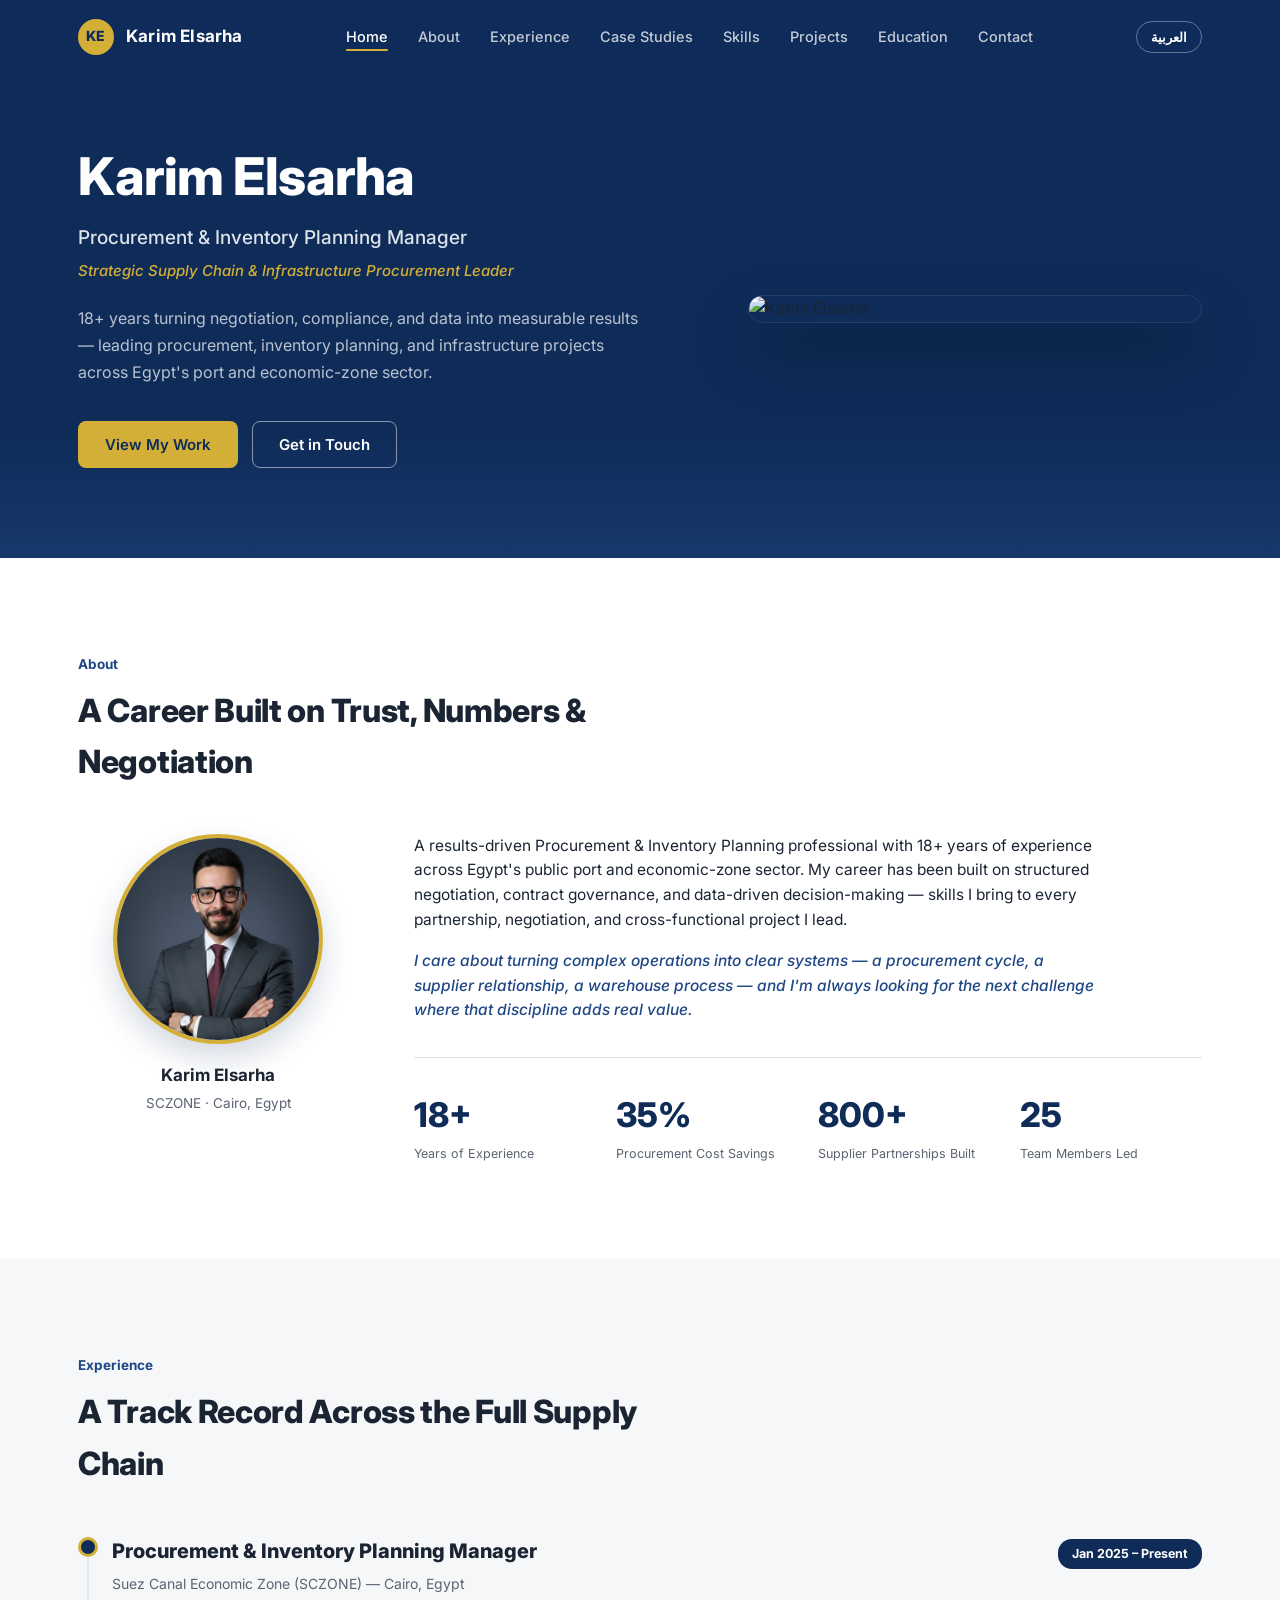
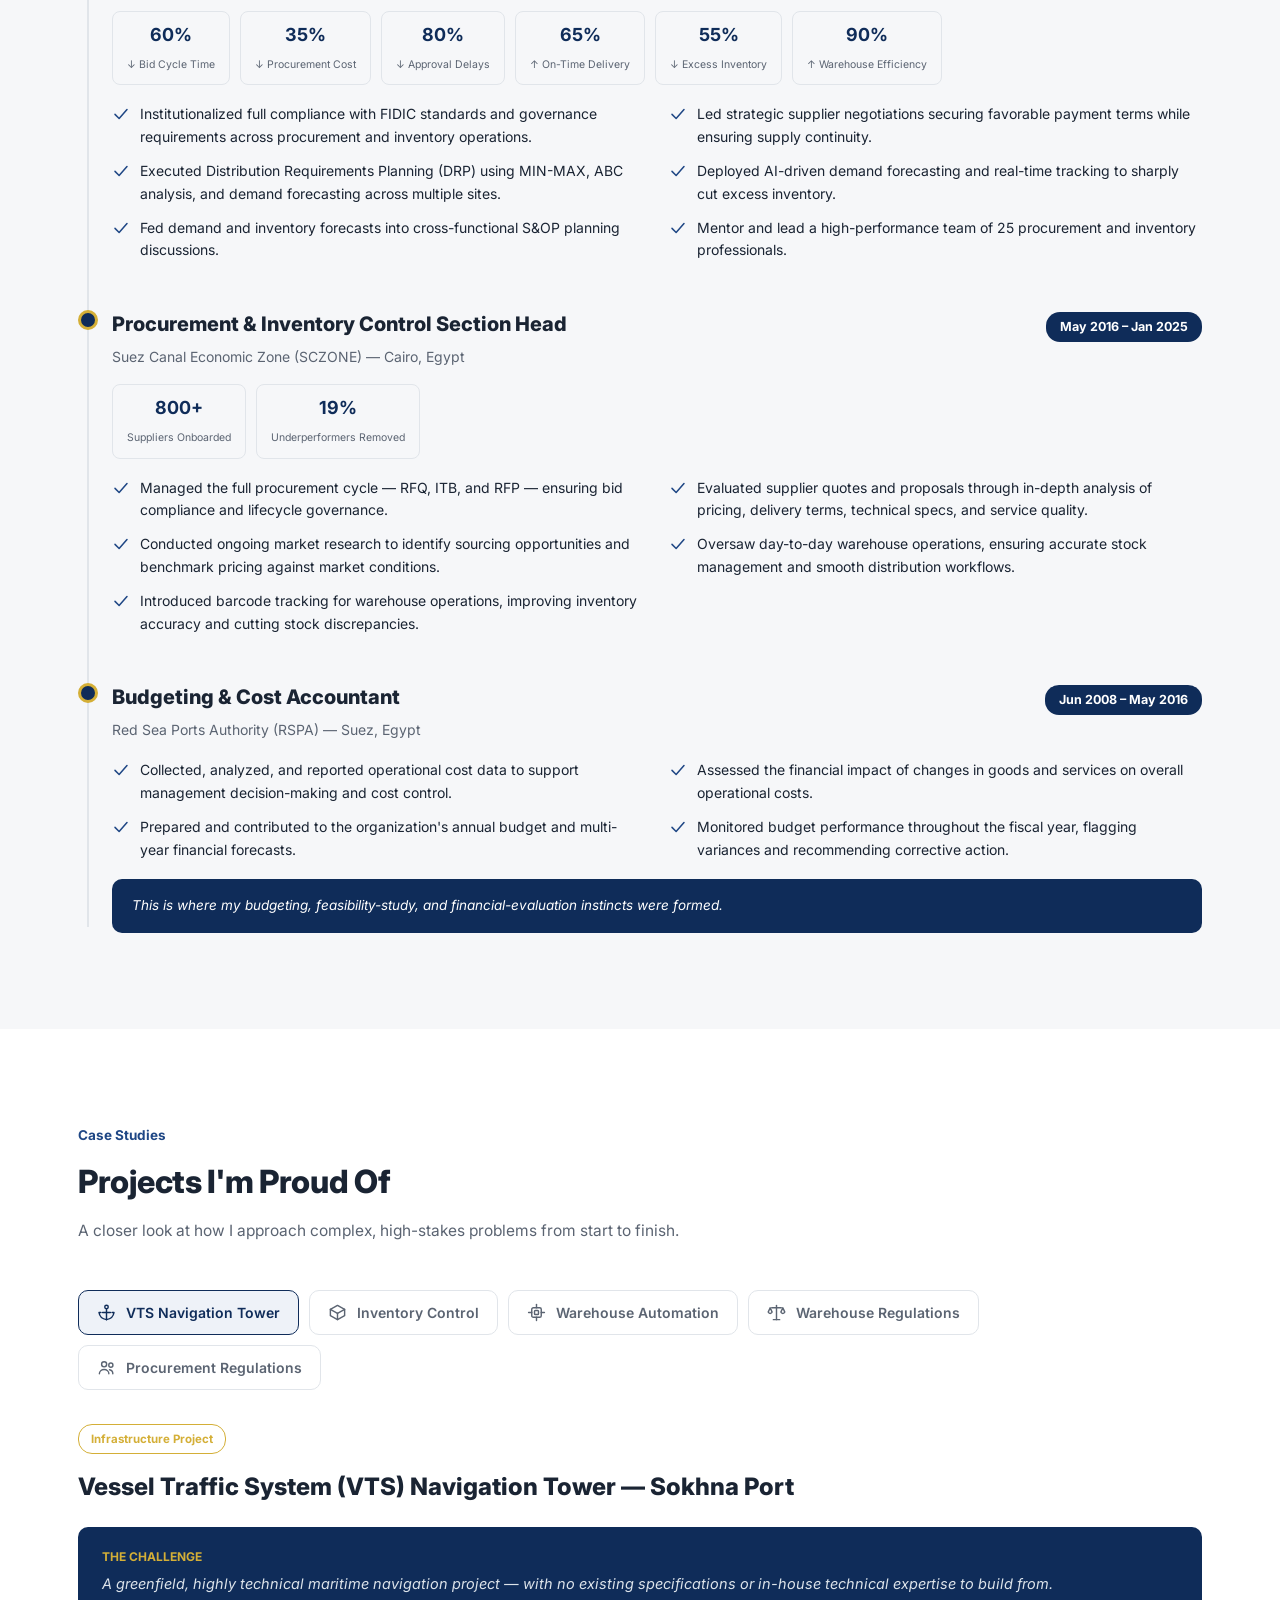
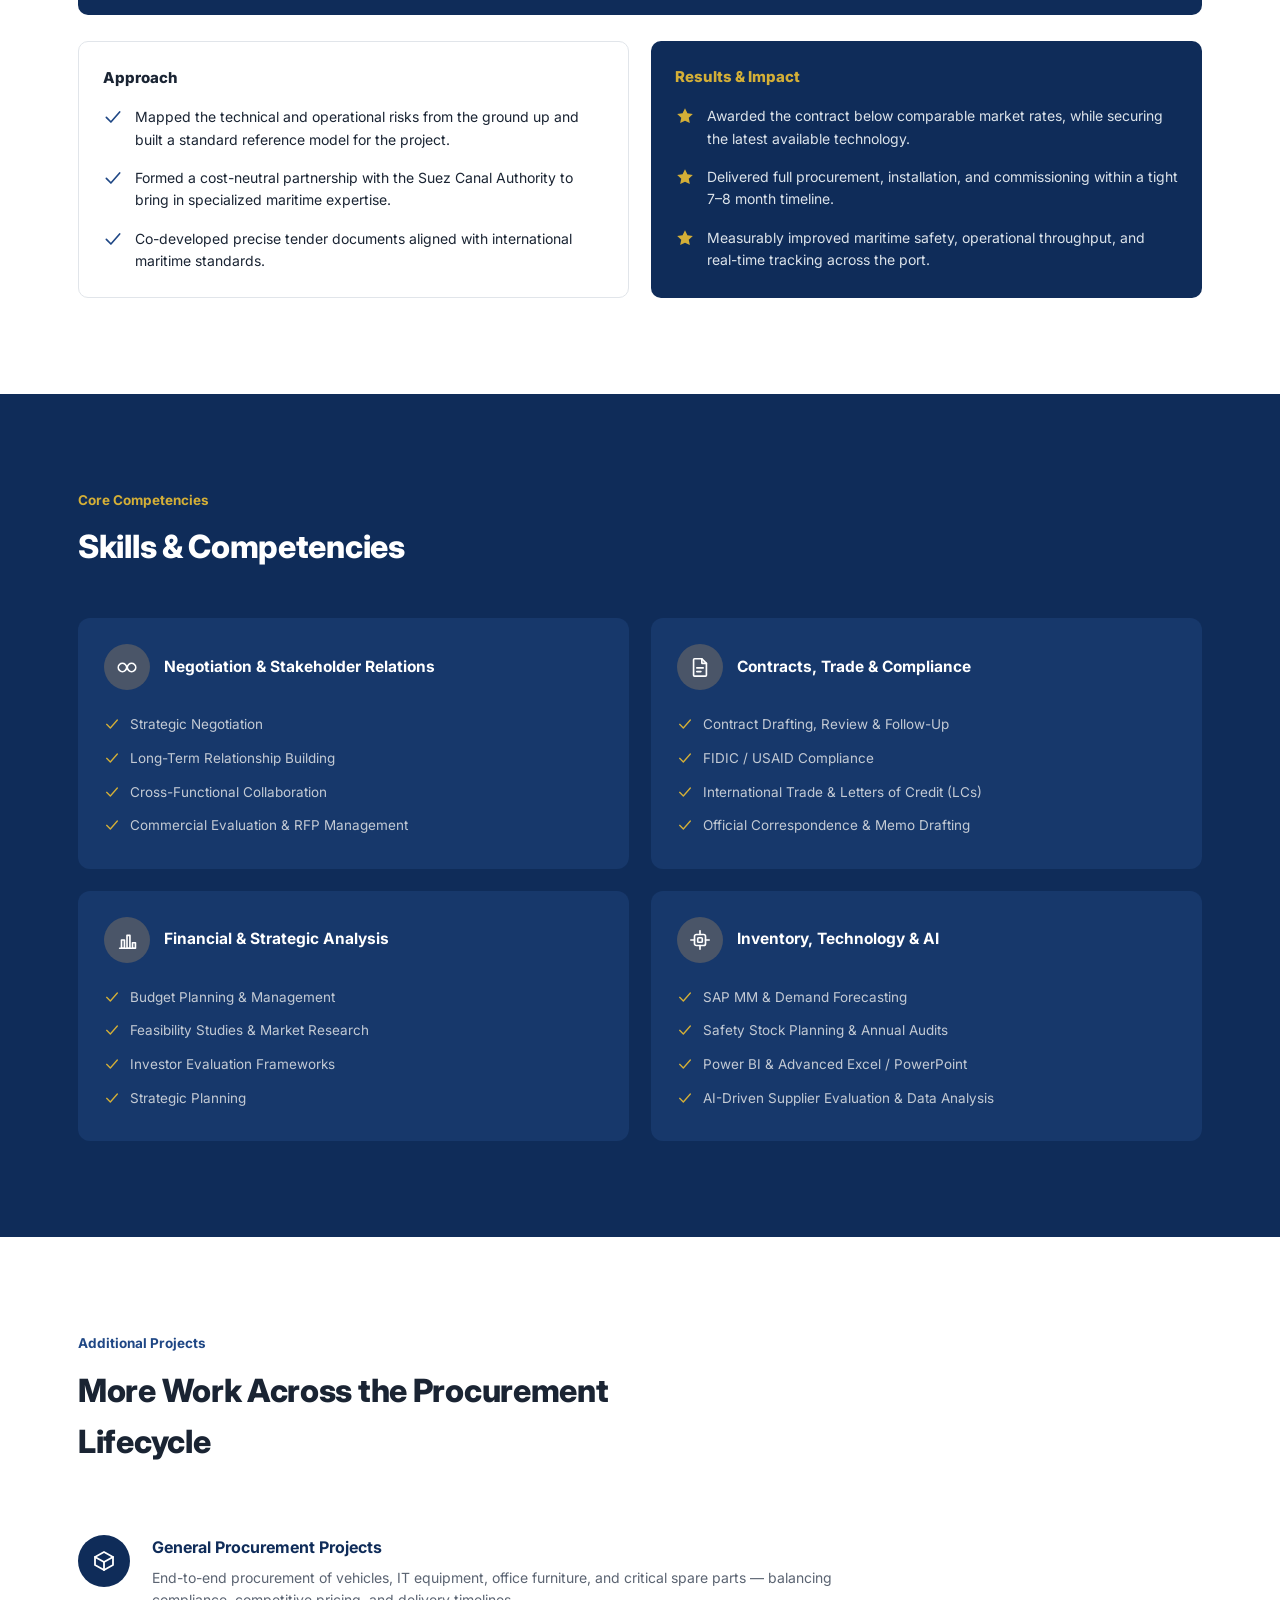
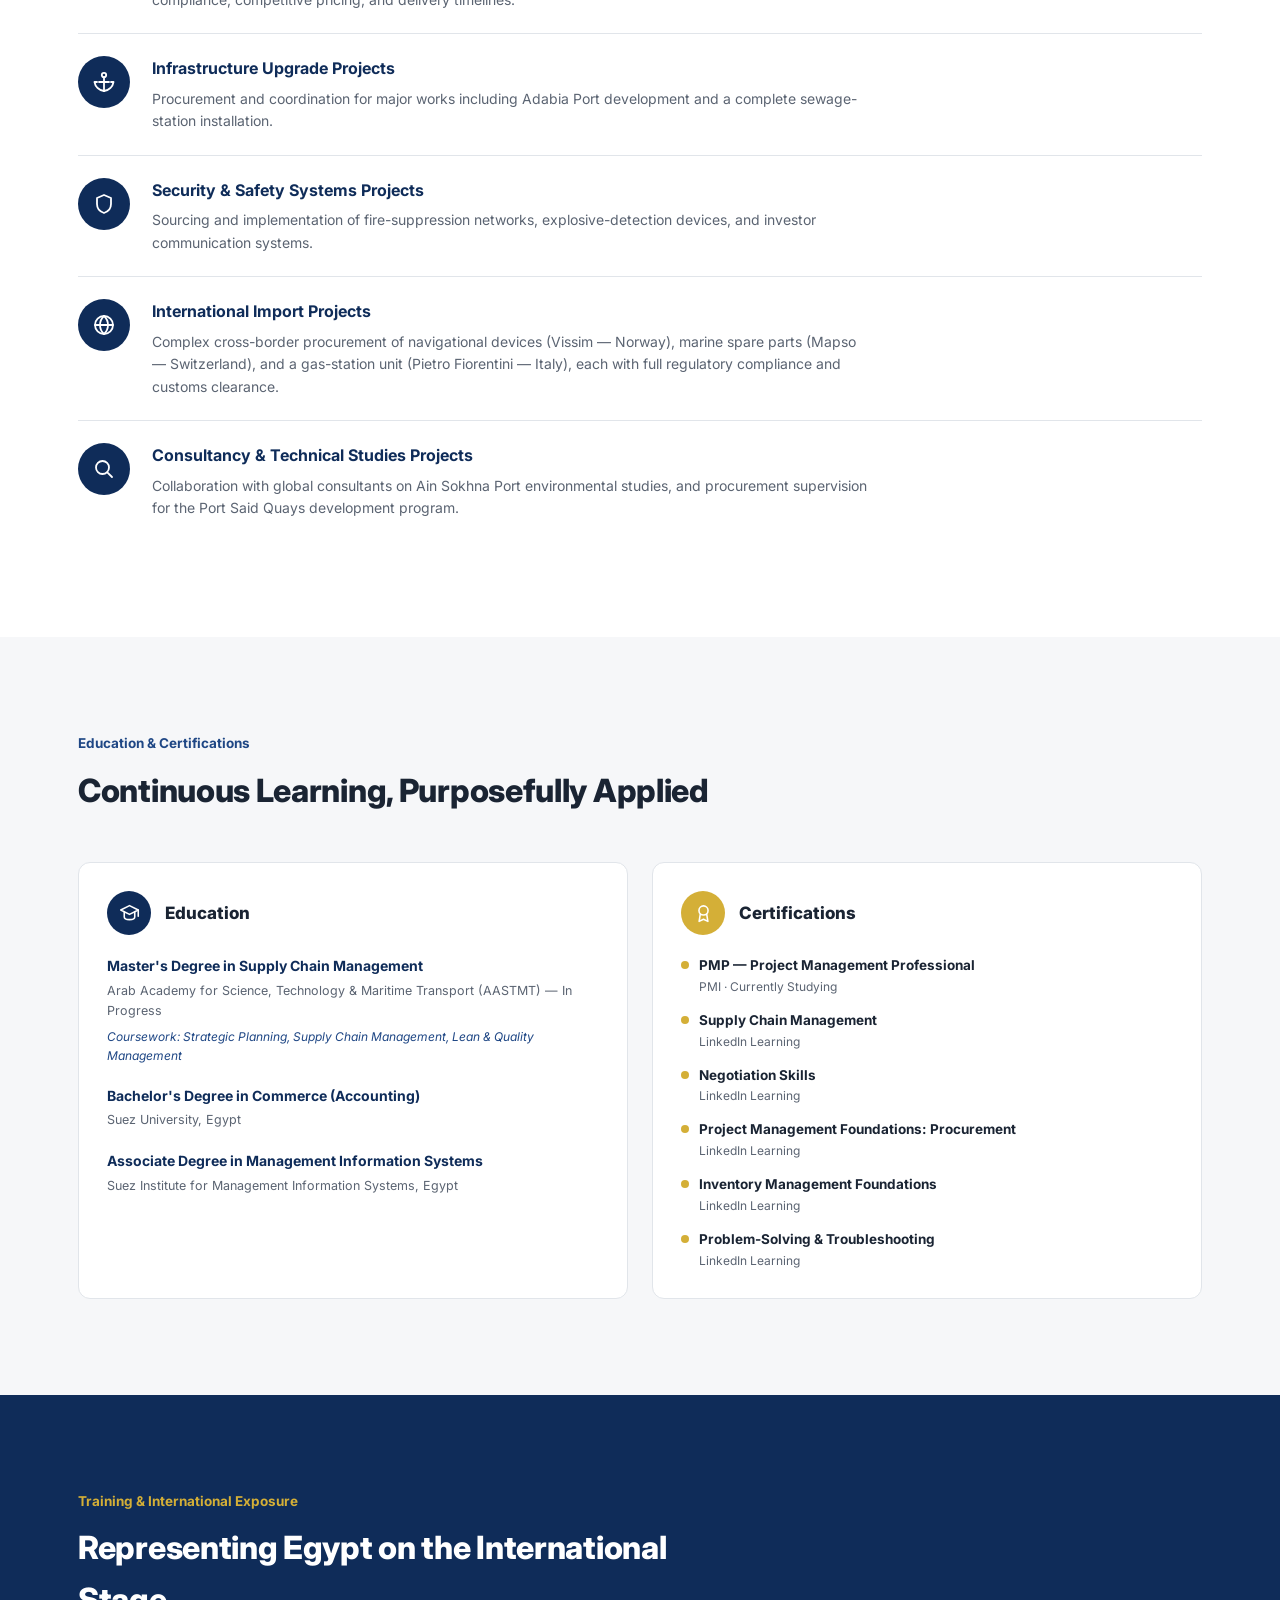
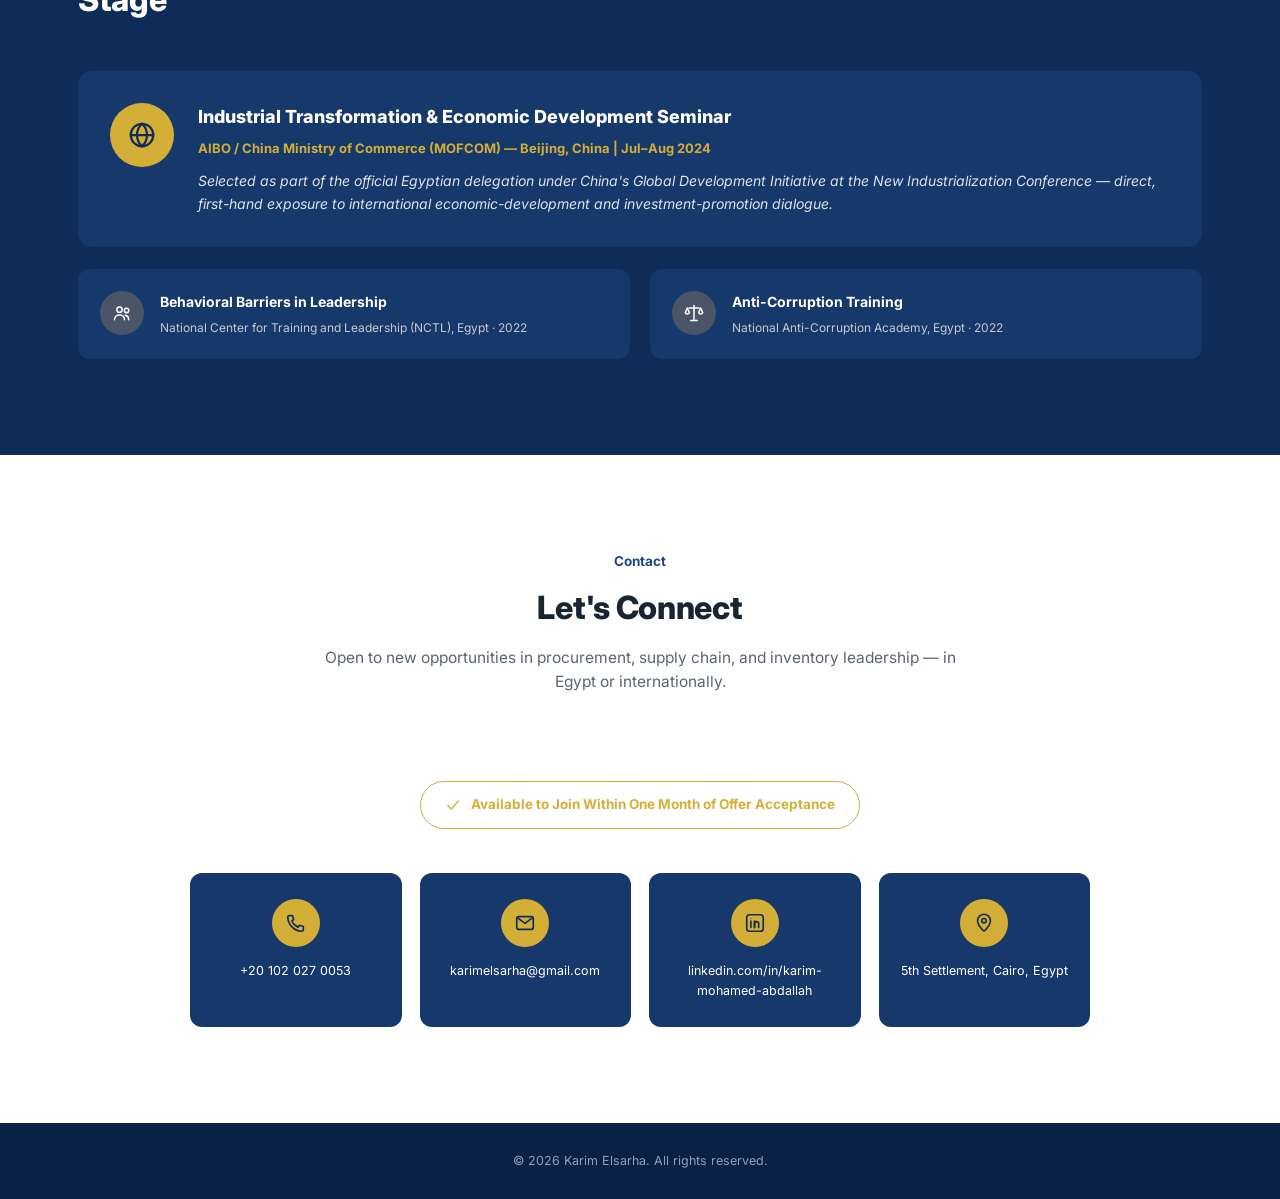
==== commit 8fab4c15: "Update index.html" ====
--- a/index.html
+++ b/index.html
@@ -81,7 +81,8 @@
       </div>
     </div>
     <div class="hero-photo">
-      <div class="frame"><img src="[data-uri]" alt="Karim Elsarha"></div>
+       <div class="frame"><img src="Karim Elsarha.jpg" alt="Karim Elsarha"></div>
+ 
     </div>
   </div>
 </section>
@@ -629,9 +630,9 @@
     "footer.text":"© <span id=\"yr2\"></span> Karim Elsarha. All rights reserved."
   },
   ar: {
-    "brand":"كريم الصرها",
+    "brand":"كريم السرحه",
     "nav.home":"الرئيسية","nav.about":"نبذة عني","nav.experience":"الخبرة المهنية","nav.cases":"دراسات الحالة","nav.skills":"المهارات","nav.projects":"المشاريع","nav.education":"التعليم","nav.contact":"التواصل",
-    "hero.name":"كريم الصرها",
+    "hero.name":"كريم السرحه",
     "hero.role":"مدير المشتريات وتخطيط المخزون",
     "hero.subrole":"قائد استراتيجي لسلاسل الإمداد ومشتريات البنية التحتية",
     "hero.tagline":"أكثر من 18 عامًا حوّلت خلالها التفاوض والالتزام والتحليل إلى نتائج ملموسة — في قيادة المشتريات وتخطيط المخزون ومشاريع البنية التحتية بقطاع الموانئ والمناطق الاقتصادية في مصر.",
@@ -736,8 +737,8 @@
     "train.t2.t":"التدريب على مكافحة الفساد","train.t2.o":"الأكاديمية الوطنية لمكافحة الفساد، مصر · 2022",
     "contact.tag":"التواصل","contact.title":"لنتواصل","contact.desc":"منفتح لفرص جديدة في قيادة المشتريات وسلاسل الإمداد وتخطيط المخزون — في مصر أو دوليًا.",
     "contact.avail":"متاح للانضمام خلال شهر واحد من قبول العرض",
-    "contact.loc":"الحي الخامس، القاهرة، مصر",
-    "footer.text":"© <span id=\"yr2\"></span> كريم الصرها. جميع الحقوق محفوظة."
+    "contact.loc":"التجمع الخامس، القاهرة، مصر",
+    "footer.text":"© <span id=\"yr2\"></span> كريم السرحه. جميع الحقوق محفوظة."
   }
 };
 
